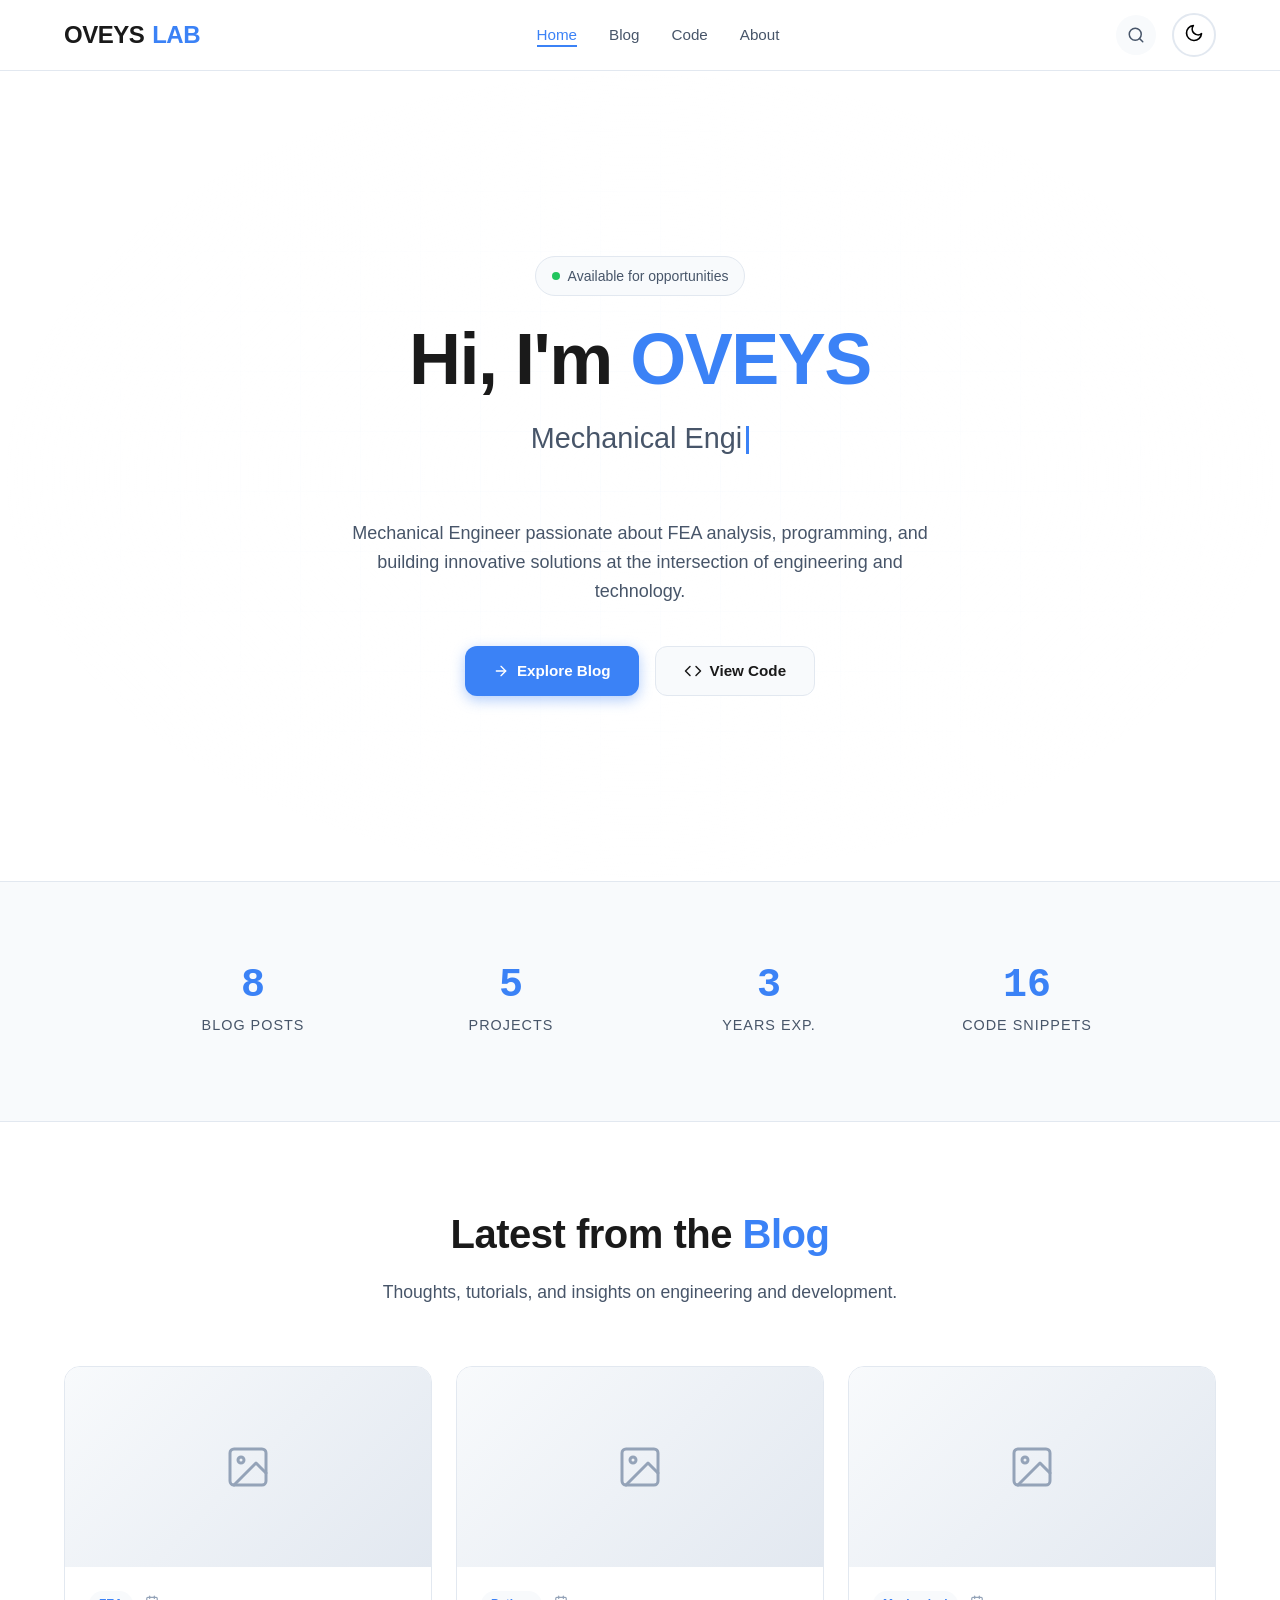
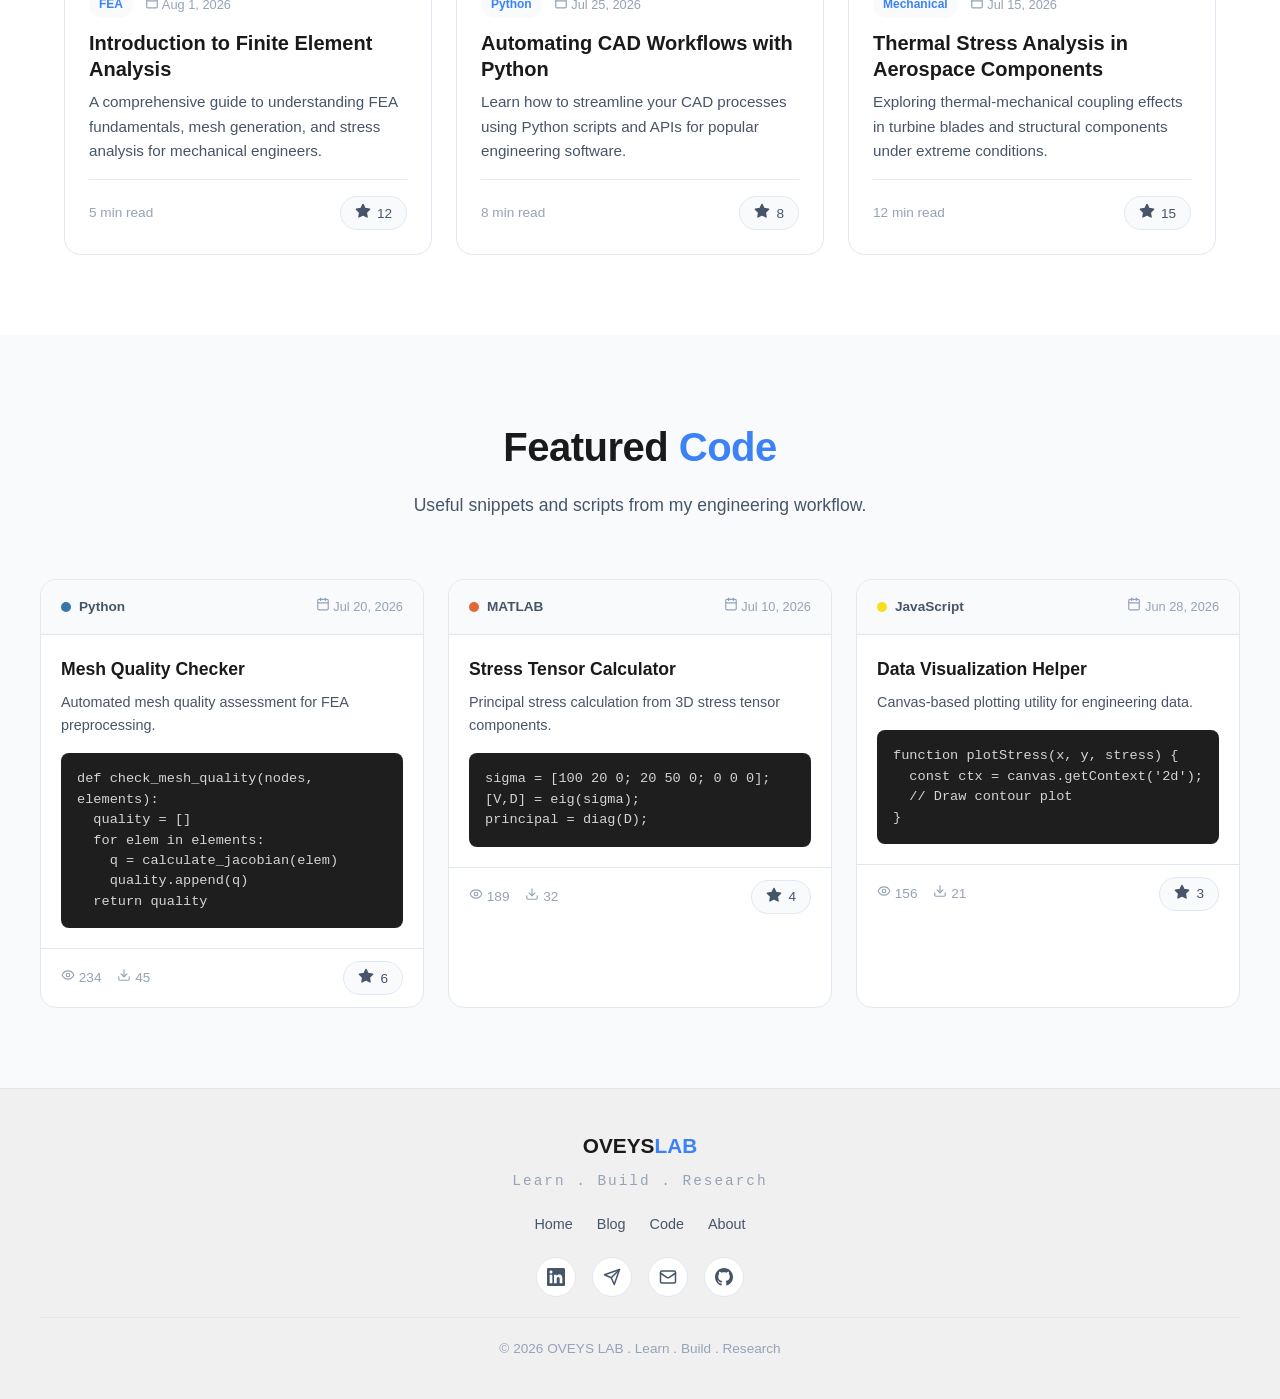
==== index.html @ b472d4ff "initial commit - OVEYS LAB website" ====
<!DOCTYPE html>
<html lang="en" data-theme="light">
<head>
  <meta charset="UTF-8">
  <meta name="viewport" content="width=device-width, initial-scale=1.0">
  <title>OVEYS LAB — Learn . Build . Research</title>
  <meta name="description" content="OVEYS LAB — Personal website of a Mechanical Engineer, FEA Analyst, Developer & Problem Solver.">
  <link rel="stylesheet" href="css/style.css">
  <link rel="icon" href="data:image/svg+xml,<svg xmlns='http://www.w3.org/2000/svg' viewBox='0 0 100 100'><text y='.9em' font-size='90'>⚙️</text></svg>">
</head>
<body>
  <!-- Theme Reveal Overlay -->
  <div class="theme-reveal"></div>

  <!-- Search Overlay -->
  <div class="search-overlay">
    <button class="search-close" aria-label="Close search"><svg xmlns="http://www.w3.org/2000/svg" width="20" height="20" viewBox="0 0 24 24" fill="none" stroke="currentColor" stroke-width="2" stroke-linecap="round" stroke-linejoin="round"><path d="M18 6 6 18M6 6l12 12"/></svg></button>
    <div class="search-box">
      <div class="search-input-wrapper">
        <svg xmlns="http://www.w3.org/2000/svg" width="18" height="18" viewBox="0 0 24 24" fill="none" stroke="currentColor" stroke-width="2" stroke-linecap="round" stroke-linejoin="round"><circle cx="11" cy="11" r="8"/><path d="m21 21-4.35-4.35"/></svg>
        <input type="text" class="search-input" placeholder="Search posts, projects, code..." autocomplete="off">
      </div>
    </div>
  </div>

  <!-- Mobile Menu -->
  <div class="mobile-menu-overlay"></div>
  <div class="mobile-menu">
    <button class="search-close mobile-menu-close" style="position:absolute;top:16px;left:16px;" aria-label="Close menu"><svg xmlns="http://www.w3.org/2000/svg" width="20" height="20" viewBox="0 0 24 24" fill="none" stroke="currentColor" stroke-width="2" stroke-linecap="round" stroke-linejoin="round"><path d="M18 6 6 18M6 6l12 12"/></svg></button>
    <ul class="mobile-menu-links">
      <li><a href="index.html" class="active">Home</a></li>
      <li><a href="blog.html">Blog</a></li>
      <li><a href="code.html">Code</a></li>
      <li><a href="about.html">About</a></li>
    </ul>
  </div>

  <!-- Navbar -->
  <nav class="navbar">
    <div class="nav-container">
      <a href="index.html" class="nav-logo">OVEYS<span>LAB</span></a>
      <ul class="nav-links">
        <li><a href="index.html" class="active">Home</a></li>
        <li><a href="blog.html">Blog</a></li>
        <li><a href="code.html">Code</a></li>
        <li><a href="about.html">About</a></li>
      </ul>
      <div class="nav-actions">
        <button class="search-btn" aria-label="Search"><svg xmlns="http://www.w3.org/2000/svg" width="18" height="18" viewBox="0 0 24 24" fill="none" stroke="currentColor" stroke-width="2" stroke-linecap="round" stroke-linejoin="round"><circle cx="11" cy="11" r="8"/><path d="m21 21-4.35-4.35"/></svg></button>
        <button class="theme-toggle" aria-label="Toggle theme">
          <span class="theme-icon sun"><svg xmlns="http://www.w3.org/2000/svg" width="20" height="20" viewBox="0 0 24 24" fill="none" stroke="currentColor" stroke-width="2" stroke-linecap="round" stroke-linejoin="round"><circle cx="12" cy="12" r="5"/><path d="M12 1v2M12 21v2M4.22 4.22l1.42 1.42M18.36 18.36l1.42 1.42M1 12h2M21 12h2M4.22 19.78l1.42-1.42M18.36 5.64l1.42-1.42"/></svg></span>
          <span class="theme-icon moon"><svg xmlns="http://www.w3.org/2000/svg" width="20" height="20" viewBox="0 0 24 24" fill="none" stroke="currentColor" stroke-width="2" stroke-linecap="round" stroke-linejoin="round"><path d="M21 12.79A9 9 0 1 1 11.21 3 7 7 0 0 0 21 12.79z"/></svg></span>
        </button>
        <button class="mobile-menu-btn" aria-label="Menu">
          <span></span><span></span><span></span>
        </button>
      </div>
    </div>
  </nav>

  <!-- Main Content -->
  <main class="page-wrapper">
    <!-- Hero Section -->
    <section class="hero">
      <div class="cad-grid"></div>
      <div class="hero-content">
        <div class="hero-badge">
          <span class="dot"></span>
          Available for opportunities
        </div>
        <h1 class="hero-title">
          Hi, I'm <span class="highlight">OVEYS</span>
        </h1>
        <div class="hero-typing">
          <span class="typing-text"></span><span class="typing-cursor"></span>
        </div>
        <p class="hero-desc">
          Mechanical Engineer passionate about FEA analysis, programming, and building 
          innovative solutions at the intersection of engineering and technology.
        </p>
        <div class="hero-buttons">
          <a href="blog.html" class="btn btn-primary">
            <svg xmlns="http://www.w3.org/2000/svg" width="16" height="16" viewBox="0 0 24 24" fill="none" stroke="currentColor" stroke-width="2" stroke-linecap="round" stroke-linejoin="round"><path d="M5 12h14"/><path d="m12 5 7 7-7 7"/></svg>
            Explore Blog
          </a>
          <a href="code.html" class="btn btn-secondary">
            <svg xmlns="http://www.w3.org/2000/svg" width="18" height="18" viewBox="0 0 24 24" fill="none" stroke="currentColor" stroke-width="2" stroke-linecap="round" stroke-linejoin="round"><polyline points="16 18 22 12 16 6"/><polyline points="8 6 2 12 8 18"/></svg>
            View Code
          </a>
        </div>
      </div>
    </section>

    <!-- Stats Section -->
    <section class="stats-section">
      <div class="stats-container">
        <div class="stat-item fade-in">
          <div class="stat-number counter" data-target="12">0</div>
          <div class="stat-label">Blog Posts</div>
        </div>
        <div class="stat-item fade-in">
          <div class="stat-number counter" data-target="8">0</div>
          <div class="stat-label">Projects</div>
        </div>
        <div class="stat-item fade-in">
          <div class="stat-number counter" data-target="5">0</div>
          <div class="stat-label">Years Exp.</div>
        </div>
        <div class="stat-item fade-in">
          <div class="stat-number counter" data-target="24">0</div>
          <div class="stat-label">Code Snippets</div>
        </div>
      </div>
    </section>

    <!-- Featured Posts -->
    <section class="section">
      <div class="section-header fade-in">
        <h2 class="section-title">Latest from the <span style="color:var(--accent)">Blog</span></h2>
        <p class="section-subtitle">Thoughts, tutorials, and insights on engineering and development.</p>
      </div>
      <div class="cards-grid stagger-children">
        <!-- Post 1 -->
        <article class="card fade-in">
          <div class="card-image-placeholder">
            <svg xmlns="http://www.w3.org/2000/svg" width="48" height="48" viewBox="0 0 24 24" fill="none" stroke="currentColor" stroke-width="1.5" stroke-linecap="round" stroke-linejoin="round"><rect x="3" y="3" width="18" height="18" rx="2" ry="2"/><circle cx="8.5" cy="8.5" r="1.5"/><polyline points="21 15 16 10 5 21"/></svg>
          </div>
          <div class="card-body">
            <div class="card-meta">
              <span class="card-category">FEA</span>
              <span><svg xmlns="http://www.w3.org/2000/svg" width="14" height="14" viewBox="0 0 24 24" fill="none" stroke="currentColor" stroke-width="2" stroke-linecap="round" stroke-linejoin="round"><rect x="3" y="4" width="18" height="18" rx="2" ry="2"/><line x1="16" y1="2" x2="16" y2="6"/><line x1="8" y1="2" x2="8" y2="6"/><line x1="3" y1="10" x2="21" y2="10"/></svg> Aug 1, 2026</span>
            </div>
            <h3 class="card-title">Introduction to Finite Element Analysis</h3>
            <p class="card-excerpt">A comprehensive guide to understanding FEA fundamentals, mesh generation, and stress analysis for mechanical engineers.</p>
            <div class="card-footer">
              <span class="card-date">5 min read</span>
              <button class="like-btn" data-post-id="post-1" data-base-count="12">
                <span class="star"><svg xmlns="http://www.w3.org/2000/svg" width="16" height="16" viewBox="0 0 24 24" fill="currentColor" stroke="currentColor" stroke-width="2" stroke-linecap="round" stroke-linejoin="round"><polygon points="12 2 15.09 8.26 22 9.27 17 14.14 18.18 21.02 12 17.77 5.82 21.02 7 14.14 2 9.27 8.91 8.26 12 2"/></svg></span>
                <span class="like-count">12</span>
              </button>
            </div>
          </div>
        </article>

        <!-- Post 2 -->
        <article class="card fade-in">
          <div class="card-image-placeholder">
            <svg xmlns="http://www.w3.org/2000/svg" width="48" height="48" viewBox="0 0 24 24" fill="none" stroke="currentColor" stroke-width="1.5" stroke-linecap="round" stroke-linejoin="round"><rect x="3" y="3" width="18" height="18" rx="2" ry="2"/><circle cx="8.5" cy="8.5" r="1.5"/><polyline points="21 15 16 10 5 21"/></svg>
          </div>
          <div class="card-body">
            <div class="card-meta">
              <span class="card-category">Python</span>
              <span><svg xmlns="http://www.w3.org/2000/svg" width="14" height="14" viewBox="0 0 24 24" fill="none" stroke="currentColor" stroke-width="2" stroke-linecap="round" stroke-linejoin="round"><rect x="3" y="4" width="18" height="18" rx="2" ry="2"/><line x1="16" y1="2" x2="16" y2="6"/><line x1="8" y1="2" x2="8" y2="6"/><line x1="3" y1="10" x2="21" y2="10"/></svg> Jul 25, 2026</span>
            </div>
            <h3 class="card-title">Automating CAD Workflows with Python</h3>
            <p class="card-excerpt">Learn how to streamline your CAD processes using Python scripts and APIs for popular engineering software.</p>
            <div class="card-footer">
              <span class="card-date">8 min read</span>
              <button class="like-btn" data-post-id="post-2" data-base-count="8">
                <span class="star"><svg xmlns="http://www.w3.org/2000/svg" width="16" height="16" viewBox="0 0 24 24" fill="currentColor" stroke="currentColor" stroke-width="2" stroke-linecap="round" stroke-linejoin="round"><polygon points="12 2 15.09 8.26 22 9.27 17 14.14 18.18 21.02 12 17.77 5.82 21.02 7 14.14 2 9.27 8.91 8.26 12 2"/></svg></span>
                <span class="like-count">8</span>
              </button>
            </div>
          </div>
        </article>

        <!-- Post 3 -->
        <article class="card fade-in">
          <div class="card-image-placeholder">
            <svg xmlns="http://www.w3.org/2000/svg" width="48" height="48" viewBox="0 0 24 24" fill="none" stroke="currentColor" stroke-width="1.5" stroke-linecap="round" stroke-linejoin="round"><rect x="3" y="3" width="18" height="18" rx="2" ry="2"/><circle cx="8.5" cy="8.5" r="1.5"/><polyline points="21 15 16 10 5 21"/></svg>
          </div>
          <div class="card-body">
            <div class="card-meta">
              <span class="card-category">Mechanical</span>
              <span><svg xmlns="http://www.w3.org/2000/svg" width="14" height="14" viewBox="0 0 24 24" fill="none" stroke="currentColor" stroke-width="2" stroke-linecap="round" stroke-linejoin="round"><rect x="3" y="4" width="18" height="18" rx="2" ry="2"/><line x1="16" y1="2" x2="16" y2="6"/><line x1="8" y1="2" x2="8" y2="6"/><line x1="3" y1="10" x2="21" y2="10"/></svg> Jul 15, 2026</span>
            </div>
            <h3 class="card-title">Thermal Stress Analysis in Aerospace Components</h3>
            <p class="card-excerpt">Exploring thermal-mechanical coupling effects in turbine blades and structural components under extreme conditions.</p>
            <div class="card-footer">
              <span class="card-date">12 min read</span>
              <button class="like-btn" data-post-id="post-3" data-base-count="15">
                <span class="star"><svg xmlns="http://www.w3.org/2000/svg" width="16" height="16" viewBox="0 0 24 24" fill="currentColor" stroke="currentColor" stroke-width="2" stroke-linecap="round" stroke-linejoin="round"><polygon points="12 2 15.09 8.26 22 9.27 17 14.14 18.18 21.02 12 17.77 5.82 21.02 7 14.14 2 9.27 8.91 8.26 12 2"/></svg></span>
                <span class="like-count">15</span>
              </button>
            </div>
          </div>
        </article>
      </div>
    </section>

    <!-- Featured Code -->
    <section class="section" style="background:var(--bg-secondary); margin:0; max-width:none; padding:80px 24px;">
      <div style="max-width:1200px; margin:0 auto;">
        <div class="section-header fade-in">
          <h2 class="section-title">Featured <span style="color:var(--accent)">Code</span></h2>
          <p class="section-subtitle">Useful snippets and scripts from my engineering workflow.</p>
        </div>
        <div class="cards-grid stagger-children">
          <!-- Code 1 -->
          <div class="code-card fade-in">
            <div class="code-header">
              <div class="code-lang">
                <span class="lang-dot py"></span>
                Python
              </div>
              <span style="color:var(--text-muted); font-size:0.8rem;"><svg xmlns="http://www.w3.org/2000/svg" width="14" height="14" viewBox="0 0 24 24" fill="none" stroke="currentColor" stroke-width="2" stroke-linecap="round" stroke-linejoin="round"><rect x="3" y="4" width="18" height="18" rx="2" ry="2"/><line x1="16" y1="2" x2="16" y2="6"/><line x1="8" y1="2" x2="8" y2="6"/><line x1="3" y1="10" x2="21" y2="10"/></svg> Jul 20, 2026</span>
            </div>
            <div class="code-body">
              <h3 class="code-title">Mesh Quality Checker</h3>
              <p class="code-desc">Automated mesh quality assessment for FEA preprocessing.</p>
              <div class="code-snippet">def check_mesh_quality(nodes, elements):<br>&nbsp;&nbsp;quality = []<br>&nbsp;&nbsp;for elem in elements:<br>&nbsp;&nbsp;&nbsp;&nbsp;q = calculate_jacobian(elem)<br>&nbsp;&nbsp;&nbsp;&nbsp;quality.append(q)<br>&nbsp;&nbsp;return quality</div>
            </div>
            <div class="code-footer">
              <div class="code-stats">
                <span><svg xmlns="http://www.w3.org/2000/svg" width="14" height="14" viewBox="0 0 24 24" fill="none" stroke="currentColor" stroke-width="2" stroke-linecap="round" stroke-linejoin="round"><path d="M2 12s3-7 10-7 10 7 10 7-3 7-10 7-10-7-10-7Z"/><circle cx="12" cy="12" r="3"/></svg> 234</span>
                <span><svg xmlns="http://www.w3.org/2000/svg" width="14" height="14" viewBox="0 0 24 24" fill="none" stroke="currentColor" stroke-width="2" stroke-linecap="round" stroke-linejoin="round"><path d="M21 15v4a2 2 0 0 1-2 2H5a2 2 0 0 1-2-2v-4"/><polyline points="7 10 12 15 17 10"/><line x1="12" y1="15" x2="12" y2="3"/></svg> 45</span>
              </div>
              <button class="like-btn" data-post-id="code-1" data-base-count="6">
                <span class="star"><svg xmlns="http://www.w3.org/2000/svg" width="16" height="16" viewBox="0 0 24 24" fill="currentColor" stroke="currentColor" stroke-width="2" stroke-linecap="round" stroke-linejoin="round"><polygon points="12 2 15.09 8.26 22 9.27 17 14.14 18.18 21.02 12 17.77 5.82 21.02 7 14.14 2 9.27 8.91 8.26 12 2"/></svg></span>
                <span class="like-count">6</span>
              </button>
            </div>
          </div>

          <!-- Code 2 -->
          <div class="code-card fade-in">
            <div class="code-header">
              <div class="code-lang">
                <span class="lang-dot matlab"></span>
                MATLAB
              </div>
              <span style="color:var(--text-muted); font-size:0.8rem;"><svg xmlns="http://www.w3.org/2000/svg" width="14" height="14" viewBox="0 0 24 24" fill="none" stroke="currentColor" stroke-width="2" stroke-linecap="round" stroke-linejoin="round"><rect x="3" y="4" width="18" height="18" rx="2" ry="2"/><line x1="16" y1="2" x2="16" y2="6"/><line x1="8" y1="2" x2="8" y2="6"/><line x1="3" y1="10" x2="21" y2="10"/></svg> Jul 10, 2026</span>
            </div>
            <div class="code-body">
              <h3 class="code-title">Stress Tensor Calculator</h3>
              <p class="code-desc">Principal stress calculation from 3D stress tensor components.</p>
              <div class="code-snippet">sigma = [100 20 0; 20 50 0; 0 0 0];<br>[V,D] = eig(sigma);<br>principal = diag(D);</div>
            </div>
            <div class="code-footer">
              <div class="code-stats">
                <span><svg xmlns="http://www.w3.org/2000/svg" width="14" height="14" viewBox="0 0 24 24" fill="none" stroke="currentColor" stroke-width="2" stroke-linecap="round" stroke-linejoin="round"><path d="M2 12s3-7 10-7 10 7 10 7-3 7-10 7-10-7-10-7Z"/><circle cx="12" cy="12" r="3"/></svg> 189</span>
                <span><svg xmlns="http://www.w3.org/2000/svg" width="14" height="14" viewBox="0 0 24 24" fill="none" stroke="currentColor" stroke-width="2" stroke-linecap="round" stroke-linejoin="round"><path d="M21 15v4a2 2 0 0 1-2 2H5a2 2 0 0 1-2-2v-4"/><polyline points="7 10 12 15 17 10"/><line x1="12" y1="15" x2="12" y2="3"/></svg> 32</span>
              </div>
              <button class="like-btn" data-post-id="code-2" data-base-count="4">
                <span class="star"><svg xmlns="http://www.w3.org/2000/svg" width="16" height="16" viewBox="0 0 24 24" fill="currentColor" stroke="currentColor" stroke-width="2" stroke-linecap="round" stroke-linejoin="round"><polygon points="12 2 15.09 8.26 22 9.27 17 14.14 18.18 21.02 12 17.77 5.82 21.02 7 14.14 2 9.27 8.91 8.26 12 2"/></svg></span>
                <span class="like-count">4</span>
              </button>
            </div>
          </div>

          <!-- Code 3 -->
          <div class="code-card fade-in">
            <div class="code-header">
              <div class="code-lang">
                <span class="lang-dot js"></span>
                JavaScript
              </div>
              <span style="color:var(--text-muted); font-size:0.8rem;"><svg xmlns="http://www.w3.org/2000/svg" width="14" height="14" viewBox="0 0 24 24" fill="none" stroke="currentColor" stroke-width="2" stroke-linecap="round" stroke-linejoin="round"><rect x="3" y="4" width="18" height="18" rx="2" ry="2"/><line x1="16" y1="2" x2="16" y2="6"/><line x1="8" y1="2" x2="8" y2="6"/><line x1="3" y1="10" x2="21" y2="10"/></svg> Jun 28, 2026</span>
            </div>
            <div class="code-body">
              <h3 class="code-title">Data Visualization Helper</h3>
              <p class="code-desc">Canvas-based plotting utility for engineering data.</p>
              <div class="code-snippet">function plotStress(x, y, stress) {<br>&nbsp;&nbsp;const ctx = canvas.getContext('2d');<br>&nbsp;&nbsp;// Draw contour plot<br>}</div>
            </div>
            <div class="code-footer">
              <div class="code-stats">
                <span><svg xmlns="http://www.w3.org/2000/svg" width="14" height="14" viewBox="0 0 24 24" fill="none" stroke="currentColor" stroke-width="2" stroke-linecap="round" stroke-linejoin="round"><path d="M2 12s3-7 10-7 10 7 10 7-3 7-10 7-10-7-10-7Z"/><circle cx="12" cy="12" r="3"/></svg> 156</span>
                <span><svg xmlns="http://www.w3.org/2000/svg" width="14" height="14" viewBox="0 0 24 24" fill="none" stroke="currentColor" stroke-width="2" stroke-linecap="round" stroke-linejoin="round"><path d="M21 15v4a2 2 0 0 1-2 2H5a2 2 0 0 1-2-2v-4"/><polyline points="7 10 12 15 17 10"/><line x1="12" y1="15" x2="12" y2="3"/></svg> 21</span>
              </div>
              <button class="like-btn" data-post-id="code-3" data-base-count="3">
                <span class="star"><svg xmlns="http://www.w3.org/2000/svg" width="16" height="16" viewBox="0 0 24 24" fill="currentColor" stroke="currentColor" stroke-width="2" stroke-linecap="round" stroke-linejoin="round"><polygon points="12 2 15.09 8.26 22 9.27 17 14.14 18.18 21.02 12 17.77 5.82 21.02 7 14.14 2 9.27 8.91 8.26 12 2"/></svg></span>
                <span class="like-count">3</span>
              </button>
            </div>
          </div>
        </div>
      </div>
    </section>
  </main>

  <!-- Footer -->
  <footer class="footer">
    <div class="footer-content">
      <div class="footer-brand">OVEYS<span>LAB</span></div>
      <div class="footer-tagline">Learn . Build . Research</div>
      <div class="footer-links">
        <a href="index.html">Home</a>
        <a href="blog.html">Blog</a>
        <a href="code.html">Code</a>
        <a href="about.html">About</a>
      </div>
      <div class="footer-social">
        <a href="https://www.linkedin.com/in/oveys-dadash-tabar-5076a5373?utm_source=share_via&utm_content=profile&utm_medium=member_android" aria-label="LinkedIn"><svg xmlns="http://www.w3.org/2000/svg" width="18" height="18" viewBox="0 0 24 24" fill="currentColor"><path d="M20.447 20.452h-3.554v-5.569c0-1.328-.027-3.037-1.852-3.037-1.853 0-2.136 1.445-2.136 2.939v5.667H9.351V9h3.414v1.561h.046c.477-.9 1.637-1.85 3.37-1.85 3.601 0 4.267 2.37 4.267 5.455v6.286zM5.337 7.433c-1.144 0-2.063-.926-2.063-2.065 0-1.138.92-2.063 2.063-2.063 1.14 0 2.064.925 2.064 2.063 0 1.139-.925 2.065-2.064 2.065zm1.782 13.019H3.555V9h3.564v11.452zM22.225 0H1.771C.792 0 0 .774 0 1.729v20.542C0 23.227.792 24 1.771 24h20.451C23.2 24 24 23.227 24 22.271V1.729C24 .774 23.2 0 22.222 0h.003z"/></svg></a>
        <a href="https://t.me/Oveys_Dt_6174" aria-label="Telegram"><svg xmlns="http://www.w3.org/2000/svg" width="18" height="18" viewBox="0 0 24 24" fill="none" stroke="currentColor" stroke-width="2" stroke-linecap="round" stroke-linejoin="round"><line x1="22" y1="2" x2="11" y2="13"/><polygon points="22 2 15 22 11 13 2 9 22 2"/></svg></a>
        <a href="mailto:oveysdt85@gmail.com" aria-label="Email"><svg xmlns="http://www.w3.org/2000/svg" width="18" height="18" viewBox="0 0 24 24" fill="none" stroke="currentColor" stroke-width="2" stroke-linecap="round" stroke-linejoin="round"><rect x="2" y="4" width="20" height="16" rx="2"/><path d="m22 7-8.97 5.7a1.94 1.94 0 0 1-2.06 0L2 7"/></svg></a>
        <a href="https://github.com/oveysdd" aria-label="GitHub"><svg xmlns="http://www.w3.org/2000/svg" width="18" height="18" viewBox="0 0 24 24" fill="currentColor"><path d="M12 0c-6.626 0-12 5.373-12 12 0 5.302 3.438 9.8 8.207 11.387.599.111.793-.261.793-.577v-2.234c-3.338.726-4.033-1.416-4.033-1.416-.546-1.387-1.333-1.756-1.333-1.756-1.089-.745.083-.729.083-.729 1.205.084 1.839 1.237 1.839 1.237 1.07 1.834 2.807 1.304 3.492.997.107-.775.418-1.305.762-1.604-2.665-.305-5.467-1.334-5.467-5.931 0-1.311.469-2.381 1.236-3.221-.124-.303-.535-1.524.117-3.176 0 0 1.008-.322 3.301 1.23.957-.266 1.983-.399 3.003-.404 1.02.005 2.047.138 3.006.404 2.291-1.552 3.297-1.23 3.297-1.23.653 1.653.242 2.874.118 3.176.77.84 1.235 1.911 1.235 3.221 0 4.609-2.807 5.624-5.479 5.921.43.372.823 1.102.823 2.222v3.293c0 .319.192.694.801.576 4.765-1.589 8.199-6.086 8.199-11.386 0-6.627-5.373-12-12-12z"/></svg></a>
      </div>
      <div class="footer-bottom">
        © 2026 OVEYS LAB . Learn . Build . Research
      </div>
    </div>
  </footer>

  <!-- Scroll to Top -->
  <button class="scroll-top" aria-label="Scroll to top"><svg xmlns="http://www.w3.org/2000/svg" width="20" height="20" viewBox="0 0 24 24" fill="none" stroke="currentColor" stroke-width="2" stroke-linecap="round" stroke-linejoin="round"><path d="m18 15-6-6-6 6"/></svg></button>

  <script src="js/main.js"></script>
</body>
</html>
---- css/style.css ----
/* ============================================
   OVEYS LAB - Global Styles
   ============================================ */

/* CSS Variables */
:root {
  --accent: #3b82f6;
  --accent-hover: #2563eb;
  --accent-light: #60a5fa;

  --bg-primary: #ffffff;
  --bg-secondary: #f8fafc;
  --bg-card: #ffffff;
  --bg-footer: #f0f0f0;
  --bg-cad: rgba(59, 130, 246, 0.03);

  --text-primary: #1a1a1a;
  --text-secondary: #475569;
  --text-muted: #94a3b8;
  --text-footer: #1a1a1a;

  --border-color: #e2e8f0;
  --shadow-sm: 0 1px 2px 0 rgba(0, 0, 0, 0.05);
  --shadow-md: 0 4px 6px -1px rgba(0, 0, 0, 0.1), 0 2px 4px -2px rgba(0, 0, 0, 0.1);
  --shadow-lg: 0 10px 15px -3px rgba(0, 0, 0, 0.1), 0 4px 6px -4px rgba(0, 0, 0, 0.1);
  --shadow-hover: 0 20px 25px -5px rgba(0, 0, 0, 0.1), 0 8px 10px -6px rgba(0, 0, 0, 0.1);

  --radius-sm: 8px;
  --radius-md: 12px;
  --radius-lg: 16px;
  --radius-xl: 24px;

  --transition-fast: 0.2s ease;
  --transition-normal: 0.3s ease;
  --transition-slow: 0.5s ease;

  --font-mono: 'SF Mono', 'Fira Code', 'Consolas', monospace;
  --font-sans: -apple-system, BlinkMacSystemFont, 'Segoe UI', Roboto, 'Helvetica Neue', Arial, sans-serif;
}

[data-theme="dark"] {
  --bg-primary: #0a0a0a;
  --bg-secondary: #111111;
  --bg-card: #161616;
  --bg-footer: #1a1a1a;
  --bg-cad: rgba(59, 130, 246, 0.05);

  --text-primary: #f0f0f0;
  --text-secondary: #a1a1aa;
  --text-muted: #71717a;
  --text-footer: #f0f0f0;

  --border-color: #27272a;
  --shadow-sm: 0 1px 2px 0 rgba(0, 0, 0, 0.3);
  --shadow-md: 0 4px 6px -1px rgba(0, 0, 0, 0.4), 0 2px 4px -2px rgba(0, 0, 0, 0.3);
  --shadow-lg: 0 10px 15px -3px rgba(0, 0, 0, 0.5), 0 4px 6px -4px rgba(0, 0, 0, 0.4);
  --shadow-hover: 0 20px 25px -5px rgba(0, 0, 0, 0.6), 0 8px 10px -6px rgba(0, 0, 0, 0.5);
}

/* Reset & Base */
*, *::before, *::after {
  margin: 0;
  padding: 0;
  box-sizing: border-box;
}

html {
  scroll-behavior: smooth;
  font-size: 16px;
}

body {
  font-family: var(--font-sans);
  background-color: var(--bg-primary);
  color: var(--text-primary);
  line-height: 1.6;
  transition: background-color var(--transition-normal), color var(--transition-normal);
  overflow-x: hidden;
  min-height: 100vh;
  display: flex;
  flex-direction: column;
}

a {
  color: var(--accent);
  text-decoration: none;
  transition: color var(--transition-fast);
}

a:hover {
  color: var(--accent-hover);
}

img {
  max-width: 100%;
  height: auto;
  display: block;
}

/* ============================================
   Custom Scrollbar
   ============================================ */
::-webkit-scrollbar {
  width: 10px;
}

::-webkit-scrollbar-track {
  background: var(--bg-secondary);
}

::-webkit-scrollbar-thumb {
  background: var(--accent);
  border-radius: 5px;
  border: 2px solid var(--bg-secondary);
}

::-webkit-scrollbar-thumb:hover {
  background: var(--accent-hover);
}

/* Firefox */
* {
  scrollbar-width: thin;
  scrollbar-color: var(--accent) var(--bg-secondary);
}

/* ============================================
   Theme Toggle - Circular Reveal Effect
   ============================================ */
.theme-toggle {
  position: relative;
  width: 44px;
  height: 44px;
  border-radius: 50%;
  border: 2px solid var(--border-color);
  background: var(--bg-card);
  cursor: pointer;
  display: flex;
  align-items: center;
  justify-content: center;
  transition: transform var(--transition-fast), border-color var(--transition-fast);
  overflow: hidden;
  z-index: 100;
}

.theme-toggle:hover {
  transform: scale(1.1);
  border-color: var(--accent);
}

.theme-toggle:active {
  transform: scale(0.95);
}

.theme-icon {
  position: absolute;
  font-size: 20px;
  transition: all 0.4s cubic-bezier(0.68, -0.55, 0.265, 1.55);
}

.theme-icon.sun {
  opacity: 0;
  transform: rotate(-90deg) scale(0);
}

.theme-icon.moon {
  opacity: 1;
  transform: rotate(0) scale(1);
}

[data-theme="dark"] .theme-icon.sun {
  opacity: 1;
  transform: rotate(0) scale(1);
}

[data-theme="dark"] .theme-icon.moon {
  opacity: 0;
  transform: rotate(90deg) scale(0);
}

/* Circular Reveal Overlay */
.theme-reveal {
  position: fixed;
  top: 0;
  left: 0;
  width: 100vw;
  height: 100vh;
  pointer-events: none;
  z-index: 9999;
  clip-path: circle(0% at var(--x, 50%) var(--y, 50%));
  transition: clip-path 0.8s cubic-bezier(0.4, 0, 0.2, 1);
}

.theme-reveal.active {
  clip-path: circle(150% at var(--x, 50%) var(--y, 50%));
}

.theme-reveal.light {
  background: #ffffff;
}

.theme-reveal.dark {
  background: #0a0a0a;
}

/* ============================================
   Navigation
   ============================================ */
.navbar {
  position: sticky;
  top: 0;
  z-index: 1000;
  background: rgba(var(--bg-primary-rgb, 255, 255, 255), 0.8);
  backdrop-filter: blur(20px);
  -webkit-backdrop-filter: blur(20px);
  border-bottom: 1px solid var(--border-color);
  transition: background var(--transition-normal), border-color var(--transition-normal);
}

[data-theme="dark"] .navbar {
  background: rgba(10, 10, 10, 0.8);
}

.nav-container {
  max-width: 1200px;
  margin: 0 auto;
  padding: 0 24px;
  height: 70px;
  display: flex;
  align-items: center;
  justify-content: space-between;
}

.nav-logo {
  font-size: 1.5rem;
  font-weight: 800;
  color: var(--text-primary);
  letter-spacing: -0.5px;
  display: flex;
  align-items: center;
  gap: 8px;
}

.nav-logo span {
  color: var(--accent);
}

.nav-links {
  display: flex;
  align-items: center;
  gap: 32px;
  list-style: none;
}

.nav-links a {
  color: var(--text-secondary);
  font-weight: 500;
  font-size: 0.95rem;
  position: relative;
  padding: 4px 0;
}

.nav-links a::after {
  content: '';
  position: absolute;
  bottom: 0;
  left: 0;
  width: 0;
  height: 2px;
  background: var(--accent);
  transition: width var(--transition-fast);
}

.nav-links a:hover,
.nav-links a.active {
  color: var(--accent);
}

.nav-links a:hover::after,
.nav-links a.active::after {
  width: 100%;
}

.nav-actions {
  display: flex;
  align-items: center;
  gap: 16px;
}

.search-btn {
  width: 40px;
  height: 40px;
  border-radius: 50%;
  border: none;
  background: var(--bg-secondary);
  color: var(--text-secondary);
  cursor: pointer;
  display: flex;
  align-items: center;
  justify-content: center;
  transition: all var(--transition-fast);
}

.search-btn:hover {
  background: var(--accent);
  color: white;
  transform: scale(1.1);
}

/* Mobile Menu */
.mobile-menu-btn {
  display: none;
  flex-direction: column;
  gap: 5px;
  background: none;
  border: none;
  cursor: pointer;
  padding: 5px;
}

.mobile-menu-btn span {
  display: block;
  width: 24px;
  height: 2px;
  background: var(--text-primary);
  transition: all var(--transition-fast);
}

/* ============================================
   Search Overlay
   ============================================ */
.search-overlay {
  position: fixed;
  top: 0;
  left: 0;
  width: 100%;
  height: 100%;
  background: rgba(0, 0, 0, 0.5);
  backdrop-filter: blur(10px);
  z-index: 2000;
  display: flex;
  align-items: flex-start;
  justify-content: center;
  padding-top: 120px;
  opacity: 0;
  visibility: hidden;
  transition: all var(--transition-normal);
}

.search-overlay.active {
  opacity: 1;
  visibility: visible;
}

.search-box {
  width: 90%;
  max-width: 600px;
  background: var(--bg-card);
  border-radius: var(--radius-lg);
  padding: 24px;
  box-shadow: var(--shadow-lg);
  transform: translateY(-20px);
  transition: transform var(--transition-normal);
}

.search-overlay.active .search-box {
  transform: translateY(0);
}

.search-input-wrapper {
  display: flex;
  align-items: center;
  gap: 12px;
  padding: 12px 16px;
  background: var(--bg-secondary);
  border-radius: var(--radius-md);
  border: 2px solid transparent;
  transition: border-color var(--transition-fast);
}

.search-input-wrapper:focus-within {
  border-color: var(--accent);
}

.search-input {
  flex: 1;
  border: none;
  background: none;
  outline: none;
  font-size: 1.1rem;
  color: var(--text-primary);
  font-family: var(--font-sans);
}

.search-input::placeholder {
  color: var(--text-muted);
}

.search-close {
  position: absolute;
  top: 24px;
  right: 24px;
  width: 40px;
  height: 40px;
  border-radius: 50%;
  border: none;
  background: var(--bg-card);
  color: var(--text-primary);
  cursor: pointer;
  display: flex;
  align-items: center;
  justify-content: center;
  font-size: 1.5rem;
  transition: all var(--transition-fast);
}

.search-close:hover {
  background: var(--accent);
  color: white;
  transform: rotate(90deg);
}

/* ============================================
   Hero Section
   ============================================ */
.hero {
  position: relative;
  min-height: 90vh;
  display: flex;
  align-items: center;
  justify-content: center;
  overflow: hidden;
  padding: 80px 24px;
}

/* CAD Grid Background */
.cad-grid {
  position: absolute;
  top: 0;
  left: 0;
  width: 100%;
  height: 100%;
  background-image:
    linear-gradient(var(--bg-cad) 1px, transparent 1px),
    linear-gradient(90deg, var(--bg-cad) 1px, transparent 1px);
  background-size: 60px 60px;
  opacity: 0.6;
  pointer-events: none;
}

.cad-grid::before {
  content: '';
  position: absolute;
  top: 0;
  left: 0;
  right: 0;
  bottom: 0;
  background: radial-gradient(ellipse at center, transparent 0%, var(--bg-primary) 70%);
}

.hero-content {
  position: relative;
  z-index: 1;
  text-align: center;
  max-width: 800px;
}

.hero-badge {
  display: inline-flex;
  align-items: center;
  gap: 8px;
  padding: 8px 16px;
  background: var(--bg-secondary);
  border: 1px solid var(--border-color);
  border-radius: 100px;
  font-size: 0.875rem;
  color: var(--text-secondary);
  margin-bottom: 24px;
  animation: fadeInDown 0.8s ease;
}

.hero-badge .dot {
  width: 8px;
  height: 8px;
  background: #22c55e;
  border-radius: 50%;
  animation: pulse 2s infinite;
}

.hero-title {
  font-size: clamp(2.5rem, 6vw, 4.5rem);
  font-weight: 800;
  line-height: 1.1;
  margin-bottom: 16px;
  letter-spacing: -1.5px;
  animation: fadeInUp 0.8s ease 0.2s both;
}

.hero-title .highlight {
  color: var(--accent);
  position: relative;
}

.hero-typing {
  font-size: clamp(1.2rem, 3vw, 1.8rem);
  color: var(--text-secondary);
  font-weight: 500;
  margin-bottom: 32px;
  min-height: 2.5em;
  animation: fadeInUp 0.8s ease 0.4s both;
}

.typing-cursor {
  display: inline-block;
  width: 3px;
  height: 1em;
  background: var(--accent);
  margin-left: 4px;
  animation: blink 1s infinite;
  vertical-align: text-bottom;
}

.hero-desc {
  font-size: 1.125rem;
  color: var(--text-secondary);
  max-width: 600px;
  margin: 0 auto 40px;
  animation: fadeInUp 0.8s ease 0.6s both;
}

.hero-buttons {
  display: flex;
  gap: 16px;
  justify-content: center;
  flex-wrap: wrap;
  animation: fadeInUp 0.8s ease 0.8s both;
}

.btn {
  display: inline-flex;
  align-items: center;
  gap: 8px;
  padding: 12px 28px;
  border-radius: var(--radius-md);
  font-weight: 600;
  font-size: 0.95rem;
  transition: all var(--transition-fast);
  cursor: pointer;
  border: none;
  font-family: var(--font-sans);
}

.btn-primary {
  background: var(--accent);
  color: white;
  box-shadow: 0 4px 14px rgba(59, 130, 246, 0.4);
}

.btn-primary:hover {
  background: var(--accent-hover);
  transform: translateY(-2px);
  box-shadow: 0 6px 20px rgba(59, 130, 246, 0.5);
}

.btn-secondary {
  background: var(--bg-secondary);
  color: var(--text-primary);
  border: 1px solid var(--border-color);
}

.btn-secondary:hover {
  background: var(--bg-card);
  border-color: var(--accent);
  transform: translateY(-2px);
}

/* ============================================
   Stats Counter Section
   ============================================ */
.stats-section {
  padding: 60px 24px;
  background: var(--bg-secondary);
  border-top: 1px solid var(--border-color);
  border-bottom: 1px solid var(--border-color);
}

.stats-container {
  max-width: 1000px;
  margin: 0 auto;
  display: grid;
  grid-template-columns: repeat(auto-fit, minmax(200px, 1fr));
  gap: 32px;
  text-align: center;
}

.stat-item {
  padding: 24px;
}

.stat-number {
  font-size: 2.5rem;
  font-weight: 800;
  color: var(--accent);
  line-height: 1;
  margin-bottom: 8px;
  font-family: var(--font-mono);
}

.stat-label {
  color: var(--text-secondary);
  font-size: 0.9rem;
  text-transform: uppercase;
  letter-spacing: 1px;
}

/* ============================================
   Section Styles
   ============================================ */
.section {
  padding: 80px 24px;
  max-width: 1200px;
  margin: 0 auto;
  width: 100%;
}

.section-header {
  text-align: center;
  margin-bottom: 60px;
}

.section-title {
  font-size: clamp(1.8rem, 4vw, 2.5rem);
  font-weight: 800;
  margin-bottom: 12px;
  letter-spacing: -0.5px;
}

.section-subtitle {
  color: var(--text-secondary);
  font-size: 1.1rem;
  max-width: 600px;
  margin: 0 auto;
}

/* ============================================
   Cards - Hover Lift Effect
   ============================================ */
.cards-grid {
  display: grid;
  grid-template-columns: repeat(auto-fill, minmax(320px, 1fr));
  gap: 24px;
}

.card {
  background: var(--bg-card);
  border: 1px solid var(--border-color);
  border-radius: var(--radius-lg);
  overflow: hidden;
  transition: all var(--transition-normal);
  cursor: pointer;
}

.card:hover {
  transform: translateY(-8px);
  box-shadow: var(--shadow-hover);
  border-color: var(--accent);
}

.card-image {
  width: 100%;
  height: 200px;
  object-fit: cover;
  background: var(--bg-secondary);
}

.card-image-placeholder {
  width: 100%;
  height: 200px;
  background: linear-gradient(135deg, var(--bg-secondary) 0%, var(--border-color) 100%);
  display: flex;
  align-items: center;
  justify-content: center;
  color: var(--text-muted);
  font-size: 3rem;
}

.card-body {
  padding: 24px;
}

.card-meta {
  display: flex;
  align-items: center;
  gap: 12px;
  margin-bottom: 12px;
  font-size: 0.8rem;
  color: var(--text-muted);
}

.card-category {
  padding: 4px 10px;
  background: var(--bg-secondary);
  border-radius: 100px;
  color: var(--accent);
  font-weight: 600;
  font-size: 0.75rem;
}

.card-title {
  font-size: 1.25rem;
  font-weight: 700;
  margin-bottom: 8px;
  color: var(--text-primary);
  line-height: 1.3;
}

.card-excerpt {
  color: var(--text-secondary);
  font-size: 0.95rem;
  line-height: 1.6;
  margin-bottom: 16px;
  display: -webkit-box;
  -webkit-line-clamp: 3;
  -webkit-box-orient: vertical;
  overflow: hidden;
}

.card-footer {
  display: flex;
  align-items: center;
  justify-content: space-between;
  padding-top: 16px;
  border-top: 1px solid var(--border-color);
}

.card-date {
  font-size: 0.85rem;
  color: var(--text-muted);
}

/* Like Button */
.like-btn {
  display: inline-flex;
  align-items: center;
  gap: 6px;
  padding: 6px 14px;
  background: var(--bg-secondary);
  border: 1px solid var(--border-color);
  border-radius: 100px;
  cursor: pointer;
  font-size: 0.85rem;
  color: var(--text-secondary);
  transition: all var(--transition-fast);
  font-family: var(--font-sans);
}

.like-btn:hover {
  border-color: var(--accent);
  color: var(--accent);
}

.like-btn.liked {
  background: rgba(59, 130, 246, 0.1);
  border-color: var(--accent);
  color: var(--accent);
}

.like-btn .star {
  font-size: 1rem;
  transition: transform var(--transition-fast);
}

.like-btn:hover .star,
.like-btn.liked .star {
  transform: scale(1.2);
}

/* ============================================
   Code Cards
   ============================================ */
.code-card {
  background: var(--bg-card);
  border: 1px solid var(--border-color);
  border-radius: var(--radius-lg);
  overflow: hidden;
  transition: all var(--transition-normal);
}

.code-card:hover {
  transform: translateY(-6px);
  box-shadow: var(--shadow-hover);
  border-color: var(--accent);
}

.code-header {
  display: flex;
  align-items: center;
  justify-content: space-between;
  padding: 16px 20px;
  background: var(--bg-secondary);
  border-bottom: 1px solid var(--border-color);
}

.code-lang {
  display: flex;
  align-items: center;
  gap: 8px;
  font-size: 0.85rem;
  font-weight: 600;
  color: var(--text-secondary);
}

.lang-dot {
  width: 10px;
  height: 10px;
  border-radius: 50%;
}

.lang-dot.js { background: #f7df1e; }
.lang-dot.py { background: #3776ab; }
.lang-dot.cpp { background: #00599c; }
.lang-dot.matlab { background: #e16737; }

.code-body {
  padding: 20px;
}

.code-title {
  font-size: 1.1rem;
  font-weight: 700;
  margin-bottom: 8px;
}

.code-desc {
  color: var(--text-secondary);
  font-size: 0.9rem;
  margin-bottom: 16px;
}

.code-snippet {
  background: #1e1e1e;
  border-radius: var(--radius-sm);
  padding: 16px;
  overflow-x: auto;
  font-family: var(--font-mono);
  font-size: 0.85rem;
  color: #d4d4d4;
  line-height: 1.5;
}

.code-footer {
  display: flex;
  align-items: center;
  justify-content: space-between;
  padding: 12px 20px;
  border-top: 1px solid var(--border-color);
}

.code-stats {
  display: flex;
  gap: 16px;
  font-size: 0.85rem;
  color: var(--text-muted);
}

/* ============================================
   About Page
   ============================================ */
.about-hero {
  position: relative;
  padding: 100px 24px 60px;
  text-align: center;
  overflow: hidden;
}

.about-hero .cad-grid {
  opacity: 0.4;
}

.about-profile {
  position: relative;
  z-index: 1;
  max-width: 700px;
  margin: 0 auto;
}

.profile-image {
  width: 150px;
  height: 150px;
  border-radius: 50%;
  background: linear-gradient(135deg, var(--accent) 0%, var(--accent-light) 100%);
  margin: 0 auto 24px;
  display: flex;
  align-items: center;
  justify-content: center;
  font-size: 3rem;
  color: white;
  font-weight: 700;
  border: 4px solid var(--bg-card);
  box-shadow: var(--shadow-lg);
}

.about-name {
  font-size: 2rem;
  font-weight: 800;
  margin-bottom: 8px;
}

.about-role {
  color: var(--accent);
  font-weight: 600;
  font-size: 1.1rem;
  margin-bottom: 16px;
}

.about-bio {
  color: var(--text-secondary);
  font-size: 1.05rem;
  line-height: 1.8;
  max-width: 600px;
  margin: 0 auto 32px;
}

.social-links {
  display: flex;
  justify-content: center;
  gap: 16px;
}

.social-link {
  width: 48px;
  height: 48px;
  border-radius: 50%;
  background: var(--bg-secondary);
  border: 1px solid var(--border-color);
  display: flex;
  align-items: center;
  justify-content: center;
  color: var(--text-secondary);
  transition: all var(--transition-fast);
}

.social-link:hover {
  background: var(--accent);
  border-color: var(--accent);
  color: white;
  transform: translateY(-3px);
}

/* Skills Section */
.skills-grid {
  display: grid;
  grid-template-columns: repeat(auto-fill, minmax(250px, 1fr));
  gap: 20px;
}

.skill-item {
  background: var(--bg-card);
  border: 1px solid var(--border-color);
  border-radius: var(--radius-md);
  padding: 20px;
  transition: all var(--transition-fast);
}

.skill-item:hover {
  border-color: var(--accent);
  transform: translateY(-4px);
}

.skill-header {
  display: flex;
  align-items: center;
  justify-content: space-between;
  margin-bottom: 12px;
}

.skill-name {
  font-weight: 600;
  font-size: 0.95rem;
}

.skill-percent {
  font-family: var(--font-mono);
  font-size: 0.85rem;
  color: var(--accent);
  font-weight: 600;
}

.skill-bar {
  height: 6px;
  background: var(--bg-secondary);
  border-radius: 100px;
  overflow: hidden;
}

.skill-progress {
  height: 100%;
  background: linear-gradient(90deg, var(--accent) 0%, var(--accent-light) 100%);
  border-radius: 100px;
  transition: width 1.5s ease;
  width: 0;
}

/* ============================================
   Blog Post Page
   ============================================ */
.post-header {
  padding: 60px 24px 40px;
  text-align: center;
  max-width: 800px;
  margin: 0 auto;
}

.post-title {
  font-size: clamp(1.8rem, 4vw, 2.8rem);
  font-weight: 800;
  margin-bottom: 16px;
  line-height: 1.2;
}

.post-meta {
  display: flex;
  align-items: center;
  justify-content: center;
  gap: 16px;
  color: var(--text-muted);
  font-size: 0.9rem;
  flex-wrap: wrap;
}

.post-image {
  width: 100%;
  max-width: 900px;
  margin: 0 auto 40px;
  border-radius: var(--radius-lg);
  overflow: hidden;
}

.post-image img {
  width: 100%;
  height: auto;
}

.post-content {
  max-width: 800px;
  margin: 0 auto;
  padding: 0 24px 60px;
  font-size: 1.05rem;
  line-height: 1.8;
  color: var(--text-secondary);
}

.post-content h2 {
  color: var(--text-primary);
  font-size: 1.5rem;
  font-weight: 700;
  margin: 40px 0 16px;
}

.post-content h3 {
  color: var(--text-primary);
  font-size: 1.25rem;
  font-weight: 600;
  margin: 32px 0 12px;
}

.post-content p {
  margin-bottom: 16px;
}

.post-content img {
  border-radius: var(--radius-md);
  margin: 24px 0;
  box-shadow: var(--shadow-md);
}

.post-content pre {
  background: #1e1e1e;
  color: #d4d4d4;
  padding: 20px;
  border-radius: var(--radius-md);
  overflow-x: auto;
  margin: 24px 0;
  font-family: var(--font-mono);
  font-size: 0.9rem;
  line-height: 1.6;
}

.post-content code {
  background: var(--bg-secondary);
  padding: 2px 6px;
  border-radius: 4px;
  font-family: var(--font-mono);
  font-size: 0.9em;
  color: var(--accent);
}

.post-content blockquote {
  border-right: 4px solid var(--accent);
  padding: 16px 24px;
  background: var(--bg-secondary);
  border-radius: var(--radius-sm);
  margin: 24px 0;
  font-style: italic;
}

/* Comments Section */
.comments-section {
  max-width: 800px;
  margin: 0 auto;
  padding: 40px 24px;
  border-top: 1px solid var(--border-color);
}

.comments-title {
  font-size: 1.5rem;
  font-weight: 700;
  margin-bottom: 24px;
  text-align: center;
}

/* ============================================
   Footer
   ============================================ */
.footer {
  background: var(--bg-footer);
  color: var(--text-footer);
  padding: 40px 24px;
  margin-top: auto;
  text-align: center;
  border-top: 1px solid var(--border-color);
  transition: background var(--transition-normal), color var(--transition-normal);
}

.footer-content {
  max-width: 1200px;
  margin: 0 auto;
}

.footer-brand {
  font-size: 1.3rem;
  font-weight: 800;
  margin-bottom: 8px;
  color: var(--text-footer);
}

.footer-brand span {
  color: var(--accent);
}

.footer-tagline {
  font-family: var(--font-mono);
  font-size: 0.9rem;
  color: var(--text-muted);
  margin-bottom: 20px;
  letter-spacing: 2px;
}

.footer-links {
  display: flex;
  justify-content: center;
  gap: 24px;
  margin-bottom: 20px;
  flex-wrap: wrap;
}

.footer-links a {
  color: var(--text-secondary);
  font-size: 0.9rem;
  transition: color var(--transition-fast);
}

.footer-links a:hover {
  color: var(--accent);
}

.footer-social {
  display: flex;
  justify-content: center;
  gap: 16px;
  margin-bottom: 20px;
}

.footer-social a {
  width: 40px;
  height: 40px;
  border-radius: 50%;
  background: var(--bg-primary);
  border: 1px solid var(--border-color);
  display: flex;
  align-items: center;
  justify-content: center;
  color: var(--text-secondary);
  transition: all var(--transition-fast);
}

.footer-social a:hover {
  background: var(--accent);
  border-color: var(--accent);
  color: white;
  transform: translateY(-3px);
}

.footer-bottom {
  font-size: 0.85rem;
  color: var(--text-muted);
  border-top: 1px solid var(--border-color);
  padding-top: 20px;
  margin-top: 20px;
}

/* ============================================
   Scroll to Top Button
   ============================================ */
.scroll-top {
  position: fixed;
  bottom: 32px;
  right: 32px;
  width: 48px;
  height: 48px;
  border-radius: 50%;
  background: var(--accent);
  color: white;
  border: none;
  cursor: pointer;
  display: flex;
  align-items: center;
  justify-content: center;
  box-shadow: 0 4px 14px rgba(59, 130, 246, 0.4);
  opacity: 0;
  visibility: hidden;
  transform: translateY(20px);
  transition: all var(--transition-normal);
  z-index: 999;
}

.scroll-top.visible {
  opacity: 1;
  visibility: visible;
  transform: translateY(0);
}

.scroll-top:hover {
  background: var(--accent-hover);
  transform: translateY(-4px);
  box-shadow: 0 6px 20px rgba(59, 130, 246, 0.5);
}

/* ============================================
   Animations
   ============================================ */
@keyframes fadeIn {
  from { opacity: 0; }
  to { opacity: 1; }
}

@keyframes fadeInUp {
  from {
    opacity: 0;
    transform: translateY(30px);
  }
  to {
    opacity: 1;
    transform: translateY(0);
  }
}

@keyframes fadeInDown {
  from {
    opacity: 0;
    transform: translateY(-20px);
  }
  to {
    opacity: 1;
    transform: translateY(0);
  }
}

@keyframes pulse {
  0%, 100% { opacity: 1; }
  50% { opacity: 0.5; }
}

@keyframes blink {
  0%, 100% { opacity: 1; }
  50% { opacity: 0; }
}

@keyframes float {
  0%, 100% { transform: translateY(0); }
  50% { transform: translateY(-10px); }
}

/* Scroll-triggered animations */
.fade-in {
  opacity: 0;
  transform: translateY(30px);
  transition: opacity 0.6s ease, transform 0.6s ease;
}

.fade-in.visible {
  opacity: 1;
  transform: translateY(0);
}

/* Stagger children */
.stagger-children > *:nth-child(1) { transition-delay: 0.1s; }
.stagger-children > *:nth-child(2) { transition-delay: 0.2s; }
.stagger-children > *:nth-child(3) { transition-delay: 0.3s; }
.stagger-children > *:nth-child(4) { transition-delay: 0.4s; }
.stagger-children > *:nth-child(5) { transition-delay: 0.5s; }
.stagger-children > *:nth-child(6) { transition-delay: 0.6s; }

/* ============================================
   Page Transitions
   ============================================ */
.page-wrapper {
  animation: pageFadeIn 0.5s ease;
}

@keyframes pageFadeIn {
  from {
    opacity: 0;
    transform: translateY(10px);
  }
  to {
    opacity: 1;
    transform: translateY(0);
  }
}

/* ============================================
   Responsive Design
   ============================================ */
@media (max-width: 768px) {
  .nav-links {
    display: none;
  }

  .mobile-menu-btn {
    display: flex;
  }

  .hero {
    min-height: 70vh;
    padding: 60px 16px;
  }

  .section {
    padding: 60px 16px;
  }

  .cards-grid {
    grid-template-columns: 1fr;
  }

  .stats-container {
    grid-template-columns: repeat(2, 1fr);
    gap: 16px;
  }

  .stat-number {
    font-size: 2rem;
  }

  .scroll-top {
    bottom: 20px;
    right: 20px;
    width: 44px;
    height: 44px;
  }

  .hero-buttons {
    flex-direction: column;
    align-items: center;
  }

  .btn {
    width: 100%;
    max-width: 280px;
    justify-content: center;
  }
}

@media (max-width: 480px) {
  .nav-container {
    padding: 0 16px;
    height: 60px;
  }

  .nav-logo {
    font-size: 1.2rem;
  }

  .stat-number {
    font-size: 1.5rem;
  }

  .footer-links {
    flex-direction: column;
    gap: 12px;
  }
}

/* ============================================
   Mobile Menu Panel
   ============================================ */
.mobile-menu {
  position: fixed;
  top: 0;
  right: -100%;
  width: 80%;
  max-width: 300px;
  height: 100vh;
  background: var(--bg-card);
  z-index: 1500;
  padding: 80px 24px 24px;
  transition: right var(--transition-normal);
  box-shadow: -10px 0 30px rgba(0, 0, 0, 0.1);
}

.mobile-menu.active {
  right: 0;
}

.mobile-menu-overlay {
  position: fixed;
  top: 0;
  left: 0;
  width: 100%;
  height: 100%;
  background: rgba(0, 0, 0, 0.5);
  z-index: 1400;
  opacity: 0;
  visibility: hidden;
  transition: all var(--transition-normal);
}

.mobile-menu-overlay.active {
  opacity: 1;
  visibility: visible;
}

.mobile-menu-links {
  list-style: none;
  display: flex;
  flex-direction: column;
  gap: 8px;
}

.mobile-menu-links a {
  display: block;
  padding: 12px 16px;
  border-radius: var(--radius-md);
  color: var(--text-primary);
  font-weight: 600;
  font-size: 1.1rem;
  transition: all var(--transition-fast);
}

.mobile-menu-links a:hover,
.mobile-menu-links a.active {
  background: var(--bg-secondary);
  color: var(--accent);
}

/* ============================================
   Utilities
   ============================================ */
.container {
  max-width: 1200px;
  margin: 0 auto;
  padding: 0 24px;
  width: 100%;
}

.text-center { text-align: center; }
.mt-1 { margin-top: 8px; }
.mt-2 { margin-top: 16px; }
.mt-3 { margin-top: 24px; }
.mt-4 { margin-top: 32px; }
.mb-1 { margin-bottom: 8px; }
.mb-2 { margin-bottom: 16px; }
.mb-3 { margin-bottom: 24px; }
.mb-4 { margin-bottom: 32px; }

/* Selection */
::selection {
  background: var(--accent);
  color: white;
}

/* Focus styles */
:focus-visible {
  outline: 2px solid var(--accent);
  outline-offset: 2px;
}


/* ============================================
   Typing Animation Styles
   ============================================ */
.typing-text {
  display: inline;
  color: var(--text-secondary);
}

/* ============================================
   Counter Animation Styles
   ============================================ */
.counter {
  font-variant-numeric: tabular-nums;
}
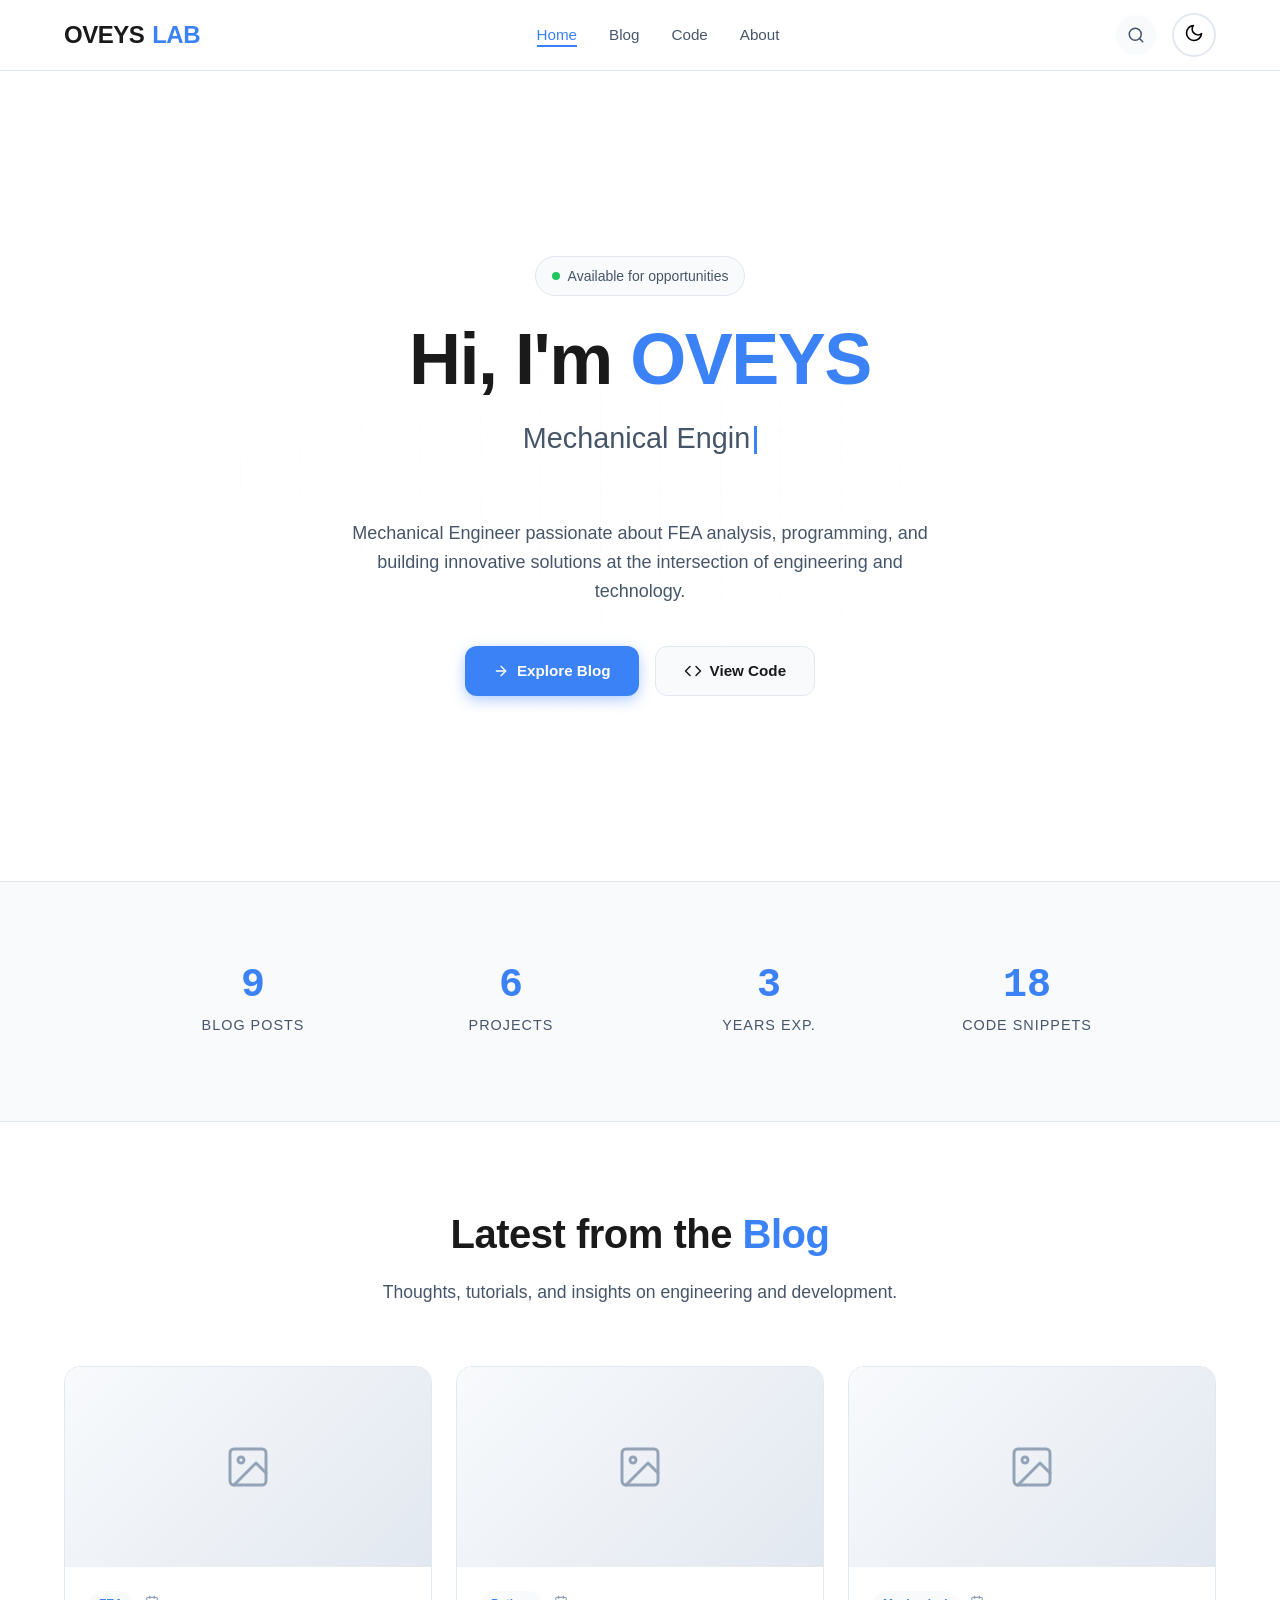
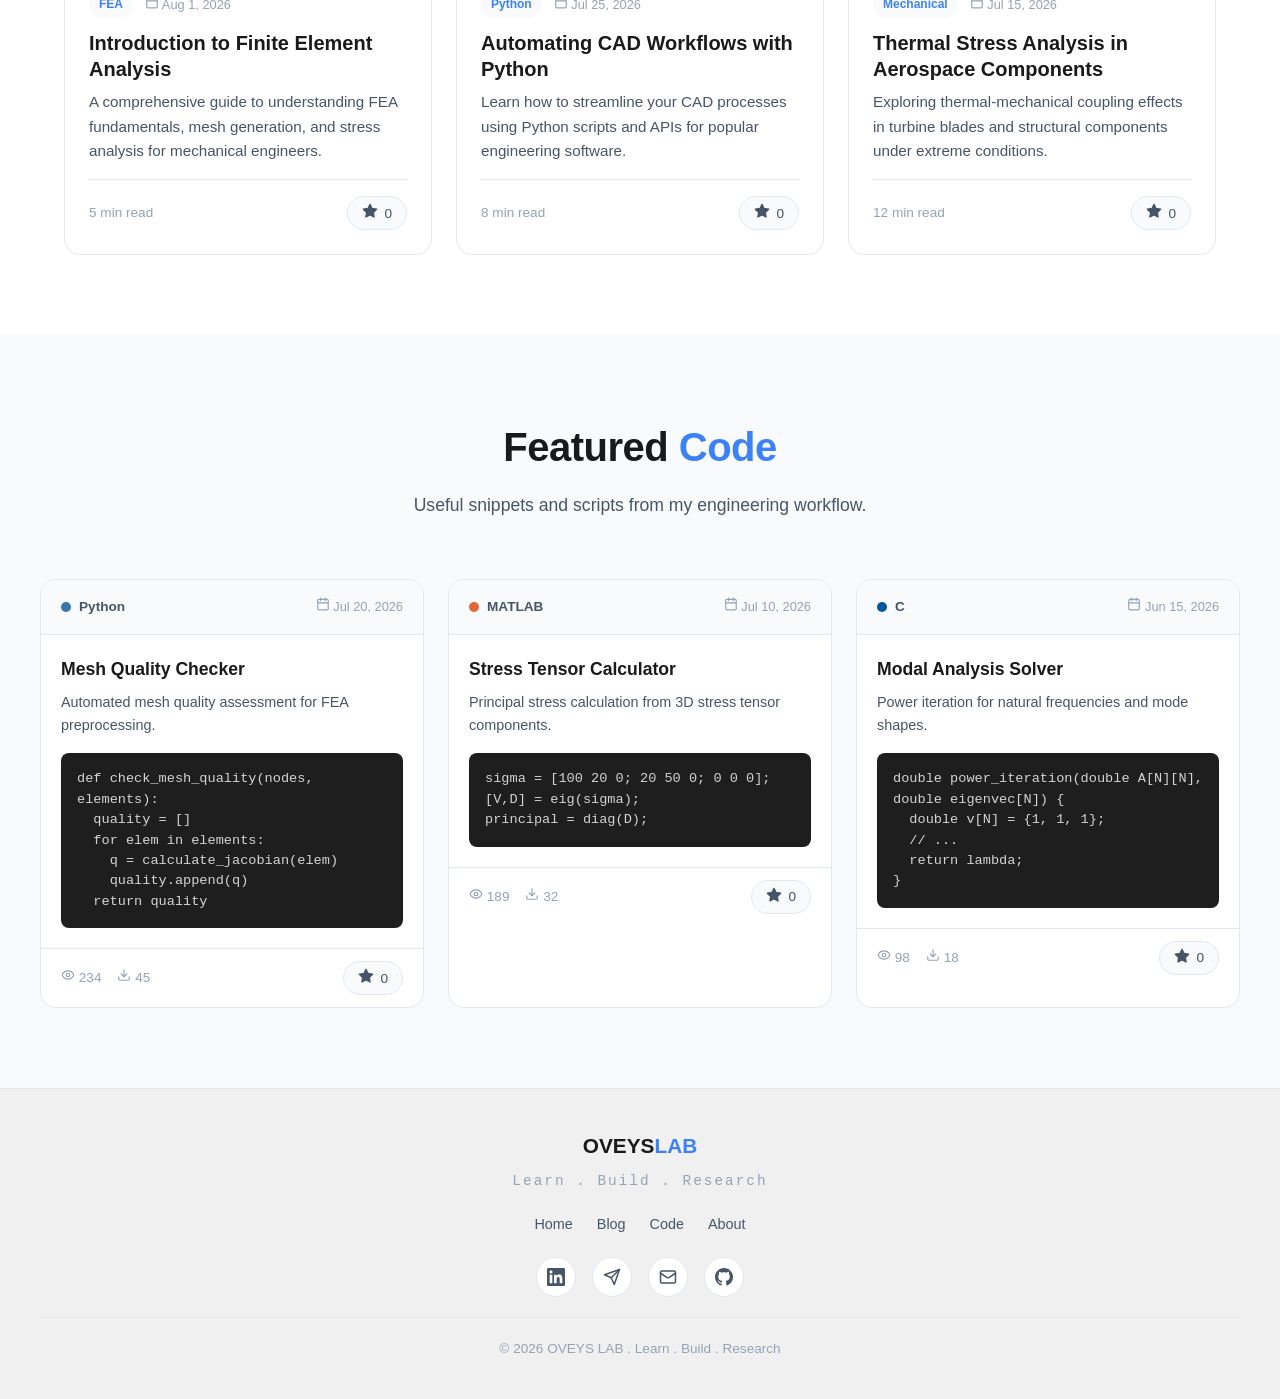
==== commit 9ea5bf3b: "initial commit - OVEYS LAB website" ====
--- a/index.html
+++ b/index.html
@@ -9,10 +9,7 @@
   <link rel="icon" href="data:image/svg+xml,<svg xmlns='http://www.w3.org/2000/svg' viewBox='0 0 100 100'><text y='.9em' font-size='90'>⚙️</text></svg>">
 </head>
 <body>
-  <!-- Theme Reveal Overlay -->
   <div class="theme-reveal"></div>
-
-  <!-- Search Overlay -->
   <div class="search-overlay">
     <button class="search-close" aria-label="Close search"><svg xmlns="http://www.w3.org/2000/svg" width="20" height="20" viewBox="0 0 24 24" fill="none" stroke="currentColor" stroke-width="2" stroke-linecap="round" stroke-linejoin="round"><path d="M18 6 6 18M6 6l12 12"/></svg></button>
     <div class="search-box">
@@ -22,8 +19,6 @@
       </div>
     </div>
   </div>
-
-  <!-- Mobile Menu -->
   <div class="mobile-menu-overlay"></div>
   <div class="mobile-menu">
     <button class="search-close mobile-menu-close" style="position:absolute;top:16px;left:16px;" aria-label="Close menu"><svg xmlns="http://www.w3.org/2000/svg" width="20" height="20" viewBox="0 0 24 24" fill="none" stroke="currentColor" stroke-width="2" stroke-linecap="round" stroke-linejoin="round"><path d="M18 6 6 18M6 6l12 12"/></svg></button>
@@ -34,8 +29,6 @@
       <li><a href="about.html">About</a></li>
     </ul>
   </div>
-
-  <!-- Navbar -->
   <nav class="navbar">
     <div class="nav-container">
       <a href="index.html" class="nav-logo">OVEYS<span>LAB</span></a>
@@ -51,144 +44,82 @@
           <span class="theme-icon sun"><svg xmlns="http://www.w3.org/2000/svg" width="20" height="20" viewBox="0 0 24 24" fill="none" stroke="currentColor" stroke-width="2" stroke-linecap="round" stroke-linejoin="round"><circle cx="12" cy="12" r="5"/><path d="M12 1v2M12 21v2M4.22 4.22l1.42 1.42M18.36 18.36l1.42 1.42M1 12h2M21 12h2M4.22 19.78l1.42-1.42M18.36 5.64l1.42-1.42"/></svg></span>
           <span class="theme-icon moon"><svg xmlns="http://www.w3.org/2000/svg" width="20" height="20" viewBox="0 0 24 24" fill="none" stroke="currentColor" stroke-width="2" stroke-linecap="round" stroke-linejoin="round"><path d="M21 12.79A9 9 0 1 1 11.21 3 7 7 0 0 0 21 12.79z"/></svg></span>
         </button>
-        <button class="mobile-menu-btn" aria-label="Menu">
-          <span></span><span></span><span></span>
-        </button>
+        <button class="mobile-menu-btn" aria-label="Menu"><span></span><span></span><span></span></button>
       </div>
     </div>
   </nav>
-
-  <!-- Main Content -->
   <main class="page-wrapper">
-    <!-- Hero Section -->
     <section class="hero">
       <div class="cad-grid"></div>
       <div class="hero-content">
-        <div class="hero-badge">
-          <span class="dot"></span>
-          Available for opportunities
+        <div class="hero-badge"><span class="dot"></span>Available for opportunities</div>
+        <h1 class="hero-title">Hi, I'm <span class="highlight">OVEYS</span></h1>
+        <div class="hero-typing"><span class="typing-text"></span><span class="typing-cursor"></span></div>
+        <p class="hero-desc">Mechanical Engineer passionate about FEA analysis, programming, and building innovative solutions at the intersection of engineering and technology.</p>
+        <div class="hero-buttons">
+          <a href="blog.html" class="btn btn-primary"><svg xmlns="http://www.w3.org/2000/svg" width="16" height="16" viewBox="0 0 24 24" fill="none" stroke="currentColor" stroke-width="2" stroke-linecap="round" stroke-linejoin="round"><path d="M5 12h14"/><path d="m12 5 7 7-7 7"/></svg>Explore Blog</a>
+          <a href="code.html" class="btn btn-secondary"><svg xmlns="http://www.w3.org/2000/svg" width="18" height="18" viewBox="0 0 24 24" fill="none" stroke="currentColor" stroke-width="2" stroke-linecap="round" stroke-linejoin="round"><polyline points="16 18 22 12 16 6"/><polyline points="8 6 2 12 8 18"/></svg>View Code</a>
         </div>
-        <h1 class="hero-title">
-          Hi, I'm <span class="highlight">OVEYS</span>
-        </h1>
-        <div class="hero-typing">
-          <span class="typing-text"></span><span class="typing-cursor"></span>
-        </div>
-        <p class="hero-desc">
-          Mechanical Engineer passionate about FEA analysis, programming, and building 
-          innovative solutions at the intersection of engineering and technology.
-        </p>
-        <div class="hero-buttons">
-          <a href="blog.html" class="btn btn-primary">
-            <svg xmlns="http://www.w3.org/2000/svg" width="16" height="16" viewBox="0 0 24 24" fill="none" stroke="currentColor" stroke-width="2" stroke-linecap="round" stroke-linejoin="round"><path d="M5 12h14"/><path d="m12 5 7 7-7 7"/></svg>
-            Explore Blog
-          </a>
-          <a href="code.html" class="btn btn-secondary">
-            <svg xmlns="http://www.w3.org/2000/svg" width="18" height="18" viewBox="0 0 24 24" fill="none" stroke="currentColor" stroke-width="2" stroke-linecap="round" stroke-linejoin="round"><polyline points="16 18 22 12 16 6"/><polyline points="8 6 2 12 8 18"/></svg>
-            View Code
-          </a>
-        </div>
-      </div>
-    </section>
-
-    <!-- Stats Section -->
+      </div>
+    </section>
     <section class="stats-section">
       <div class="stats-container">
-        <div class="stat-item fade-in">
-          <div class="stat-number counter" data-target="12">0</div>
-          <div class="stat-label">Blog Posts</div>
-        </div>
-        <div class="stat-item fade-in">
-          <div class="stat-number counter" data-target="8">0</div>
-          <div class="stat-label">Projects</div>
-        </div>
-        <div class="stat-item fade-in">
-          <div class="stat-number counter" data-target="5">0</div>
-          <div class="stat-label">Years Exp.</div>
-        </div>
-        <div class="stat-item fade-in">
-          <div class="stat-number counter" data-target="24">0</div>
-          <div class="stat-label">Code Snippets</div>
-        </div>
-      </div>
-    </section>
-
-    <!-- Featured Posts -->
+        <div class="stat-item fade-in"><div class="stat-number counter" data-target="12">0</div><div class="stat-label">Blog Posts</div></div>
+        <div class="stat-item fade-in"><div class="stat-number counter" data-target="8">0</div><div class="stat-label">Projects</div></div>
+        <div class="stat-item fade-in"><div class="stat-number counter" data-target="5">0</div><div class="stat-label">Years Exp.</div></div>
+        <div class="stat-item fade-in"><div class="stat-number counter" data-target="24">0</div><div class="stat-label">Code Snippets</div></div>
+      </div>
+    </section>
     <section class="section">
       <div class="section-header fade-in">
         <h2 class="section-title">Latest from the <span style="color:var(--accent)">Blog</span></h2>
         <p class="section-subtitle">Thoughts, tutorials, and insights on engineering and development.</p>
       </div>
       <div class="cards-grid stagger-children">
-        <!-- Post 1 -->
-        <article class="card fade-in">
-          <div class="card-image-placeholder">
-            <svg xmlns="http://www.w3.org/2000/svg" width="48" height="48" viewBox="0 0 24 24" fill="none" stroke="currentColor" stroke-width="1.5" stroke-linecap="round" stroke-linejoin="round"><rect x="3" y="3" width="18" height="18" rx="2" ry="2"/><circle cx="8.5" cy="8.5" r="1.5"/><polyline points="21 15 16 10 5 21"/></svg>
-          </div>
+        <a href="post-1.html" class="card fade-in" style="text-decoration:none; color:inherit;">
+          <div class="card-image-placeholder"><svg xmlns="http://www.w3.org/2000/svg" width="48" height="48" viewBox="0 0 24 24" fill="none" stroke="currentColor" stroke-width="1.5" stroke-linecap="round" stroke-linejoin="round"><rect x="3" y="3" width="18" height="18" rx="2" ry="2"/><circle cx="8.5" cy="8.5" r="1.5"/><polyline points="21 15 16 10 5 21"/></svg></div>
           <div class="card-body">
-            <div class="card-meta">
-              <span class="card-category">FEA</span>
-              <span><svg xmlns="http://www.w3.org/2000/svg" width="14" height="14" viewBox="0 0 24 24" fill="none" stroke="currentColor" stroke-width="2" stroke-linecap="round" stroke-linejoin="round"><rect x="3" y="4" width="18" height="18" rx="2" ry="2"/><line x1="16" y1="2" x2="16" y2="6"/><line x1="8" y1="2" x2="8" y2="6"/><line x1="3" y1="10" x2="21" y2="10"/></svg> Aug 1, 2026</span>
-            </div>
+            <div class="card-meta"><span class="card-category">FEA</span><span><svg xmlns="http://www.w3.org/2000/svg" width="14" height="14" viewBox="0 0 24 24" fill="none" stroke="currentColor" stroke-width="2" stroke-linecap="round" stroke-linejoin="round"><rect x="3" y="4" width="18" height="18" rx="2" ry="2"/><line x1="16" y1="2" x2="16" y2="6"/><line x1="8" y1="2" x2="8" y2="6"/><line x1="3" y1="10" x2="21" y2="10"/></svg> Aug 1, 2026</span></div>
             <h3 class="card-title">Introduction to Finite Element Analysis</h3>
             <p class="card-excerpt">A comprehensive guide to understanding FEA fundamentals, mesh generation, and stress analysis for mechanical engineers.</p>
             <div class="card-footer">
               <span class="card-date">5 min read</span>
-              <button class="like-btn" data-post-id="post-1" data-base-count="12">
-                <span class="star"><svg xmlns="http://www.w3.org/2000/svg" width="16" height="16" viewBox="0 0 24 24" fill="currentColor" stroke="currentColor" stroke-width="2" stroke-linecap="round" stroke-linejoin="round"><polygon points="12 2 15.09 8.26 22 9.27 17 14.14 18.18 21.02 12 17.77 5.82 21.02 7 14.14 2 9.27 8.91 8.26 12 2"/></svg></span>
-                <span class="like-count">12</span>
+              <button class="like-btn" data-post-id="post-1" data-base-count="0" onclick="event.preventDefault(); event.stopPropagation();">
+                <span class="star"><svg xmlns="http://www.w3.org/2000/svg" width="16" height="16" viewBox="0 0 24 24" fill="currentColor" stroke="currentColor" stroke-width="2" stroke-linecap="round" stroke-linejoin="round"><polygon points="12 2 15.09 8.26 22 9.27 17 14.14 18.18 21.02 12 17.77 5.82 21.02 7 14.14 2 9.27 8.91 8.26 12 2"/></svg></span><span class="like-count">0</span>
               </button>
             </div>
           </div>
-        </article>
-
-        <!-- Post 2 -->
-        <article class="card fade-in">
-          <div class="card-image-placeholder">
-            <svg xmlns="http://www.w3.org/2000/svg" width="48" height="48" viewBox="0 0 24 24" fill="none" stroke="currentColor" stroke-width="1.5" stroke-linecap="round" stroke-linejoin="round"><rect x="3" y="3" width="18" height="18" rx="2" ry="2"/><circle cx="8.5" cy="8.5" r="1.5"/><polyline points="21 15 16 10 5 21"/></svg>
-          </div>
+        </a>
+        <a href="post-2.html" class="card fade-in" style="text-decoration:none; color:inherit;">
+          <div class="card-image-placeholder"><svg xmlns="http://www.w3.org/2000/svg" width="48" height="48" viewBox="0 0 24 24" fill="none" stroke="currentColor" stroke-width="1.5" stroke-linecap="round" stroke-linejoin="round"><rect x="3" y="3" width="18" height="18" rx="2" ry="2"/><circle cx="8.5" cy="8.5" r="1.5"/><polyline points="21 15 16 10 5 21"/></svg></div>
           <div class="card-body">
-            <div class="card-meta">
-              <span class="card-category">Python</span>
-              <span><svg xmlns="http://www.w3.org/2000/svg" width="14" height="14" viewBox="0 0 24 24" fill="none" stroke="currentColor" stroke-width="2" stroke-linecap="round" stroke-linejoin="round"><rect x="3" y="4" width="18" height="18" rx="2" ry="2"/><line x1="16" y1="2" x2="16" y2="6"/><line x1="8" y1="2" x2="8" y2="6"/><line x1="3" y1="10" x2="21" y2="10"/></svg> Jul 25, 2026</span>
-            </div>
+            <div class="card-meta"><span class="card-category">Python</span><span><svg xmlns="http://www.w3.org/2000/svg" width="14" height="14" viewBox="0 0 24 24" fill="none" stroke="currentColor" stroke-width="2" stroke-linecap="round" stroke-linejoin="round"><rect x="3" y="4" width="18" height="18" rx="2" ry="2"/><line x1="16" y1="2" x2="16" y2="6"/><line x1="8" y1="2" x2="8" y2="6"/><line x1="3" y1="10" x2="21" y2="10"/></svg> Jul 25, 2026</span></div>
             <h3 class="card-title">Automating CAD Workflows with Python</h3>
             <p class="card-excerpt">Learn how to streamline your CAD processes using Python scripts and APIs for popular engineering software.</p>
             <div class="card-footer">
               <span class="card-date">8 min read</span>
-              <button class="like-btn" data-post-id="post-2" data-base-count="8">
-                <span class="star"><svg xmlns="http://www.w3.org/2000/svg" width="16" height="16" viewBox="0 0 24 24" fill="currentColor" stroke="currentColor" stroke-width="2" stroke-linecap="round" stroke-linejoin="round"><polygon points="12 2 15.09 8.26 22 9.27 17 14.14 18.18 21.02 12 17.77 5.82 21.02 7 14.14 2 9.27 8.91 8.26 12 2"/></svg></span>
-                <span class="like-count">8</span>
+              <button class="like-btn" data-post-id="post-2" data-base-count="0" onclick="event.preventDefault(); event.stopPropagation();">
+                <span class="star"><svg xmlns="http://www.w3.org/2000/svg" width="16" height="16" viewBox="0 0 24 24" fill="currentColor" stroke="currentColor" stroke-width="2" stroke-linecap="round" stroke-linejoin="round"><polygon points="12 2 15.09 8.26 22 9.27 17 14.14 18.18 21.02 12 17.77 5.82 21.02 7 14.14 2 9.27 8.91 8.26 12 2"/></svg></span><span class="like-count">0</span>
               </button>
             </div>
           </div>
-        </article>
-
-        <!-- Post 3 -->
-        <article class="card fade-in">
-          <div class="card-image-placeholder">
-            <svg xmlns="http://www.w3.org/2000/svg" width="48" height="48" viewBox="0 0 24 24" fill="none" stroke="currentColor" stroke-width="1.5" stroke-linecap="round" stroke-linejoin="round"><rect x="3" y="3" width="18" height="18" rx="2" ry="2"/><circle cx="8.5" cy="8.5" r="1.5"/><polyline points="21 15 16 10 5 21"/></svg>
-          </div>
+        </a>
+        <a href="post-3.html" class="card fade-in" style="text-decoration:none; color:inherit;">
+          <div class="card-image-placeholder"><svg xmlns="http://www.w3.org/2000/svg" width="48" height="48" viewBox="0 0 24 24" fill="none" stroke="currentColor" stroke-width="1.5" stroke-linecap="round" stroke-linejoin="round"><rect x="3" y="3" width="18" height="18" rx="2" ry="2"/><circle cx="8.5" cy="8.5" r="1.5"/><polyline points="21 15 16 10 5 21"/></svg></div>
           <div class="card-body">
-            <div class="card-meta">
-              <span class="card-category">Mechanical</span>
-              <span><svg xmlns="http://www.w3.org/2000/svg" width="14" height="14" viewBox="0 0 24 24" fill="none" stroke="currentColor" stroke-width="2" stroke-linecap="round" stroke-linejoin="round"><rect x="3" y="4" width="18" height="18" rx="2" ry="2"/><line x1="16" y1="2" x2="16" y2="6"/><line x1="8" y1="2" x2="8" y2="6"/><line x1="3" y1="10" x2="21" y2="10"/></svg> Jul 15, 2026</span>
-            </div>
+            <div class="card-meta"><span class="card-category">Mechanical</span><span><svg xmlns="http://www.w3.org/2000/svg" width="14" height="14" viewBox="0 0 24 24" fill="none" stroke="currentColor" stroke-width="2" stroke-linecap="round" stroke-linejoin="round"><rect x="3" y="4" width="18" height="18" rx="2" ry="2"/><line x1="16" y1="2" x2="16" y2="6"/><line x1="8" y1="2" x2="8" y2="6"/><line x1="3" y1="10" x2="21" y2="10"/></svg> Jul 15, 2026</span></div>
             <h3 class="card-title">Thermal Stress Analysis in Aerospace Components</h3>
             <p class="card-excerpt">Exploring thermal-mechanical coupling effects in turbine blades and structural components under extreme conditions.</p>
             <div class="card-footer">
               <span class="card-date">12 min read</span>
-              <button class="like-btn" data-post-id="post-3" data-base-count="15">
-                <span class="star"><svg xmlns="http://www.w3.org/2000/svg" width="16" height="16" viewBox="0 0 24 24" fill="currentColor" stroke="currentColor" stroke-width="2" stroke-linecap="round" stroke-linejoin="round"><polygon points="12 2 15.09 8.26 22 9.27 17 14.14 18.18 21.02 12 17.77 5.82 21.02 7 14.14 2 9.27 8.91 8.26 12 2"/></svg></span>
-                <span class="like-count">15</span>
+              <button class="like-btn" data-post-id="post-3" data-base-count="0" onclick="event.preventDefault(); event.stopPropagation();">
+                <span class="star"><svg xmlns="http://www.w3.org/2000/svg" width="16" height="16" viewBox="0 0 24 24" fill="currentColor" stroke="currentColor" stroke-width="2" stroke-linecap="round" stroke-linejoin="round"><polygon points="12 2 15.09 8.26 22 9.27 17 14.14 18.18 21.02 12 17.77 5.82 21.02 7 14.14 2 9.27 8.91 8.26 12 2"/></svg></span><span class="like-count">0</span>
               </button>
             </div>
           </div>
-        </article>
-      </div>
-    </section>
-
-    <!-- Featured Code -->
+        </a>
+      </div>
+    </section>
     <section class="section" style="background:var(--bg-secondary); margin:0; max-width:none; padding:80px 24px;">
       <div style="max-width:1200px; margin:0 auto;">
         <div class="section-header fade-in">
@@ -196,13 +127,9 @@
           <p class="section-subtitle">Useful snippets and scripts from my engineering workflow.</p>
         </div>
         <div class="cards-grid stagger-children">
-          <!-- Code 1 -->
-          <div class="code-card fade-in">
+          <a href="code-1.html" class="code-card fade-in" style="text-decoration:none; color:inherit;">
             <div class="code-header">
-              <div class="code-lang">
-                <span class="lang-dot py"></span>
-                Python
-              </div>
+              <div class="code-lang"><span class="lang-dot py"></span>Python</div>
               <span style="color:var(--text-muted); font-size:0.8rem;"><svg xmlns="http://www.w3.org/2000/svg" width="14" height="14" viewBox="0 0 24 24" fill="none" stroke="currentColor" stroke-width="2" stroke-linecap="round" stroke-linejoin="round"><rect x="3" y="4" width="18" height="18" rx="2" ry="2"/><line x1="16" y1="2" x2="16" y2="6"/><line x1="8" y1="2" x2="8" y2="6"/><line x1="3" y1="10" x2="21" y2="10"/></svg> Jul 20, 2026</span>
             </div>
             <div class="code-body">
@@ -211,24 +138,15 @@
               <div class="code-snippet">def check_mesh_quality(nodes, elements):<br>&nbsp;&nbsp;quality = []<br>&nbsp;&nbsp;for elem in elements:<br>&nbsp;&nbsp;&nbsp;&nbsp;q = calculate_jacobian(elem)<br>&nbsp;&nbsp;&nbsp;&nbsp;quality.append(q)<br>&nbsp;&nbsp;return quality</div>
             </div>
             <div class="code-footer">
-              <div class="code-stats">
-                <span><svg xmlns="http://www.w3.org/2000/svg" width="14" height="14" viewBox="0 0 24 24" fill="none" stroke="currentColor" stroke-width="2" stroke-linecap="round" stroke-linejoin="round"><path d="M2 12s3-7 10-7 10 7 10 7-3 7-10 7-10-7-10-7Z"/><circle cx="12" cy="12" r="3"/></svg> 234</span>
-                <span><svg xmlns="http://www.w3.org/2000/svg" width="14" height="14" viewBox="0 0 24 24" fill="none" stroke="currentColor" stroke-width="2" stroke-linecap="round" stroke-linejoin="round"><path d="M21 15v4a2 2 0 0 1-2 2H5a2 2 0 0 1-2-2v-4"/><polyline points="7 10 12 15 17 10"/><line x1="12" y1="15" x2="12" y2="3"/></svg> 45</span>
-              </div>
-              <button class="like-btn" data-post-id="code-1" data-base-count="6">
-                <span class="star"><svg xmlns="http://www.w3.org/2000/svg" width="16" height="16" viewBox="0 0 24 24" fill="currentColor" stroke="currentColor" stroke-width="2" stroke-linecap="round" stroke-linejoin="round"><polygon points="12 2 15.09 8.26 22 9.27 17 14.14 18.18 21.02 12 17.77 5.82 21.02 7 14.14 2 9.27 8.91 8.26 12 2"/></svg></span>
-                <span class="like-count">6</span>
-              </button>
-            </div>
-          </div>
-
-          <!-- Code 2 -->
-          <div class="code-card fade-in">
+              <div class="code-stats"><span><svg xmlns="http://www.w3.org/2000/svg" width="14" height="14" viewBox="0 0 24 24" fill="none" stroke="currentColor" stroke-width="2" stroke-linecap="round" stroke-linejoin="round"><path d="M2 12s3-7 10-7 10 7 10 7-3 7-10 7-10-7-10-7Z"/><circle cx="12" cy="12" r="3"/></svg> 234</span><span><svg xmlns="http://www.w3.org/2000/svg" width="14" height="14" viewBox="0 0 24 24" fill="none" stroke="currentColor" stroke-width="2" stroke-linecap="round" stroke-linejoin="round"><path d="M21 15v4a2 2 0 0 1-2 2H5a2 2 0 0 1-2-2v-4"/><polyline points="7 10 12 15 17 10"/><line x1="12" y1="15" x2="12" y2="3"/></svg> 45</span></div>
+              <button class="like-btn" data-post-id="code-1" data-base-count="0" onclick="event.preventDefault(); event.stopPropagation();">
+                <span class="star"><svg xmlns="http://www.w3.org/2000/svg" width="16" height="16" viewBox="0 0 24 24" fill="currentColor" stroke="currentColor" stroke-width="2" stroke-linecap="round" stroke-linejoin="round"><polygon points="12 2 15.09 8.26 22 9.27 17 14.14 18.18 21.02 12 17.77 5.82 21.02 7 14.14 2 9.27 8.91 8.26 12 2"/></svg></span><span class="like-count">0</span>
+              </button>
+            </div>
+          </a>
+          <a href="code-2.html" class="code-card fade-in" style="text-decoration:none; color:inherit;">
             <div class="code-header">
-              <div class="code-lang">
-                <span class="lang-dot matlab"></span>
-                MATLAB
-              </div>
+              <div class="code-lang"><span class="lang-dot matlab"></span>MATLAB</div>
               <span style="color:var(--text-muted); font-size:0.8rem;"><svg xmlns="http://www.w3.org/2000/svg" width="14" height="14" viewBox="0 0 24 24" fill="none" stroke="currentColor" stroke-width="2" stroke-linecap="round" stroke-linejoin="round"><rect x="3" y="4" width="18" height="18" rx="2" ry="2"/><line x1="16" y1="2" x2="16" y2="6"/><line x1="8" y1="2" x2="8" y2="6"/><line x1="3" y1="10" x2="21" y2="10"/></svg> Jul 10, 2026</span>
             </div>
             <div class="code-body">
@@ -237,48 +155,33 @@
               <div class="code-snippet">sigma = [100 20 0; 20 50 0; 0 0 0];<br>[V,D] = eig(sigma);<br>principal = diag(D);</div>
             </div>
             <div class="code-footer">
-              <div class="code-stats">
-                <span><svg xmlns="http://www.w3.org/2000/svg" width="14" height="14" viewBox="0 0 24 24" fill="none" stroke="currentColor" stroke-width="2" stroke-linecap="round" stroke-linejoin="round"><path d="M2 12s3-7 10-7 10 7 10 7-3 7-10 7-10-7-10-7Z"/><circle cx="12" cy="12" r="3"/></svg> 189</span>
-                <span><svg xmlns="http://www.w3.org/2000/svg" width="14" height="14" viewBox="0 0 24 24" fill="none" stroke="currentColor" stroke-width="2" stroke-linecap="round" stroke-linejoin="round"><path d="M21 15v4a2 2 0 0 1-2 2H5a2 2 0 0 1-2-2v-4"/><polyline points="7 10 12 15 17 10"/><line x1="12" y1="15" x2="12" y2="3"/></svg> 32</span>
-              </div>
-              <button class="like-btn" data-post-id="code-2" data-base-count="4">
-                <span class="star"><svg xmlns="http://www.w3.org/2000/svg" width="16" height="16" viewBox="0 0 24 24" fill="currentColor" stroke="currentColor" stroke-width="2" stroke-linecap="round" stroke-linejoin="round"><polygon points="12 2 15.09 8.26 22 9.27 17 14.14 18.18 21.02 12 17.77 5.82 21.02 7 14.14 2 9.27 8.91 8.26 12 2"/></svg></span>
-                <span class="like-count">4</span>
-              </button>
-            </div>
-          </div>
-
-          <!-- Code 3 -->
-          <div class="code-card fade-in">
+              <div class="code-stats"><span><svg xmlns="http://www.w3.org/2000/svg" width="14" height="14" viewBox="0 0 24 24" fill="none" stroke="currentColor" stroke-width="2" stroke-linecap="round" stroke-linejoin="round"><path d="M2 12s3-7 10-7 10 7 10 7-3 7-10 7-10-7-10-7Z"/><circle cx="12" cy="12" r="3"/></svg> 189</span><span><svg xmlns="http://www.w3.org/2000/svg" width="14" height="14" viewBox="0 0 24 24" fill="none" stroke="currentColor" stroke-width="2" stroke-linecap="round" stroke-linejoin="round"><path d="M21 15v4a2 2 0 0 1-2 2H5a2 2 0 0 1-2-2v-4"/><polyline points="7 10 12 15 17 10"/><line x1="12" y1="15" x2="12" y2="3"/></svg> 32</span></div>
+              <button class="like-btn" data-post-id="code-2" data-base-count="0" onclick="event.preventDefault(); event.stopPropagation();">
+                <span class="star"><svg xmlns="http://www.w3.org/2000/svg" width="16" height="16" viewBox="0 0 24 24" fill="currentColor" stroke="currentColor" stroke-width="2" stroke-linecap="round" stroke-linejoin="round"><polygon points="12 2 15.09 8.26 22 9.27 17 14.14 18.18 21.02 12 17.77 5.82 21.02 7 14.14 2 9.27 8.91 8.26 12 2"/></svg></span><span class="like-count">0</span>
+              </button>
+            </div>
+          </a>
+          <a href="code-3.html" class="code-card fade-in" style="text-decoration:none; color:inherit;">
             <div class="code-header">
-              <div class="code-lang">
-                <span class="lang-dot js"></span>
-                JavaScript
-              </div>
-              <span style="color:var(--text-muted); font-size:0.8rem;"><svg xmlns="http://www.w3.org/2000/svg" width="14" height="14" viewBox="0 0 24 24" fill="none" stroke="currentColor" stroke-width="2" stroke-linecap="round" stroke-linejoin="round"><rect x="3" y="4" width="18" height="18" rx="2" ry="2"/><line x1="16" y1="2" x2="16" y2="6"/><line x1="8" y1="2" x2="8" y2="6"/><line x1="3" y1="10" x2="21" y2="10"/></svg> Jun 28, 2026</span>
+              <div class="code-lang"><span class="lang-dot cpp"></span>C</div>
+              <span style="color:var(--text-muted); font-size:0.8rem;"><svg xmlns="http://www.w3.org/2000/svg" width="14" height="14" viewBox="0 0 24 24" fill="none" stroke="currentColor" stroke-width="2" stroke-linecap="round" stroke-linejoin="round"><rect x="3" y="4" width="18" height="18" rx="2" ry="2"/><line x1="16" y1="2" x2="16" y2="6"/><line x1="8" y1="2" x2="8" y2="6"/><line x1="3" y1="10" x2="21" y2="10"/></svg> Jun 15, 2026</span>
             </div>
             <div class="code-body">
-              <h3 class="code-title">Data Visualization Helper</h3>
-              <p class="code-desc">Canvas-based plotting utility for engineering data.</p>
-              <div class="code-snippet">function plotStress(x, y, stress) {<br>&nbsp;&nbsp;const ctx = canvas.getContext('2d');<br>&nbsp;&nbsp;// Draw contour plot<br>}</div>
+              <h3 class="code-title">Modal Analysis Solver</h3>
+              <p class="code-desc">Power iteration for natural frequencies and mode shapes.</p>
+              <div class="code-snippet">double power_iteration(double A[N][N], double eigenvec[N]) {<br>&nbsp;&nbsp;double v[N] = {1, 1, 1};<br>&nbsp;&nbsp;// ...<br>&nbsp;&nbsp;return lambda;<br>}</div>
             </div>
             <div class="code-footer">
-              <div class="code-stats">
-                <span><svg xmlns="http://www.w3.org/2000/svg" width="14" height="14" viewBox="0 0 24 24" fill="none" stroke="currentColor" stroke-width="2" stroke-linecap="round" stroke-linejoin="round"><path d="M2 12s3-7 10-7 10 7 10 7-3 7-10 7-10-7-10-7Z"/><circle cx="12" cy="12" r="3"/></svg> 156</span>
-                <span><svg xmlns="http://www.w3.org/2000/svg" width="14" height="14" viewBox="0 0 24 24" fill="none" stroke="currentColor" stroke-width="2" stroke-linecap="round" stroke-linejoin="round"><path d="M21 15v4a2 2 0 0 1-2 2H5a2 2 0 0 1-2-2v-4"/><polyline points="7 10 12 15 17 10"/><line x1="12" y1="15" x2="12" y2="3"/></svg> 21</span>
-              </div>
-              <button class="like-btn" data-post-id="code-3" data-base-count="3">
-                <span class="star"><svg xmlns="http://www.w3.org/2000/svg" width="16" height="16" viewBox="0 0 24 24" fill="currentColor" stroke="currentColor" stroke-width="2" stroke-linecap="round" stroke-linejoin="round"><polygon points="12 2 15.09 8.26 22 9.27 17 14.14 18.18 21.02 12 17.77 5.82 21.02 7 14.14 2 9.27 8.91 8.26 12 2"/></svg></span>
-                <span class="like-count">3</span>
-              </button>
-            </div>
-          </div>
+              <div class="code-stats"><span><svg xmlns="http://www.w3.org/2000/svg" width="14" height="14" viewBox="0 0 24 24" fill="none" stroke="currentColor" stroke-width="2" stroke-linecap="round" stroke-linejoin="round"><path d="M2 12s3-7 10-7 10 7 10 7-3 7-10 7-10-7-10-7Z"/><circle cx="12" cy="12" r="3"/></svg> 98</span><span><svg xmlns="http://www.w3.org/2000/svg" width="14" height="14" viewBox="0 0 24 24" fill="none" stroke="currentColor" stroke-width="2" stroke-linecap="round" stroke-linejoin="round"><path d="M21 15v4a2 2 0 0 1-2 2H5a2 2 0 0 1-2-2v-4"/><polyline points="7 10 12 15 17 10"/><line x1="12" y1="15" x2="12" y2="3"/></svg> 18</span></div>
+              <button class="like-btn" data-post-id="code-3" data-base-count="0" onclick="event.preventDefault(); event.stopPropagation();">
+                <span class="star"><svg xmlns="http://www.w3.org/2000/svg" width="16" height="16" viewBox="0 0 24 24" fill="currentColor" stroke="currentColor" stroke-width="2" stroke-linecap="round" stroke-linejoin="round"><polygon points="12 2 15.09 8.26 22 9.27 17 14.14 18.18 21.02 12 17.77 5.82 21.02 7 14.14 2 9.27 8.91 8.26 12 2"/></svg></span><span class="like-count">0</span>
+              </button>
+            </div>
+          </a>
         </div>
       </div>
     </section>
   </main>
-
-  <!-- Footer -->
   <footer class="footer">
     <div class="footer-content">
       <div class="footer-brand">OVEYS<span>LAB</span></div>
@@ -295,15 +198,10 @@
         <a href="mailto:oveysdt85@gmail.com" aria-label="Email"><svg xmlns="http://www.w3.org/2000/svg" width="18" height="18" viewBox="0 0 24 24" fill="none" stroke="currentColor" stroke-width="2" stroke-linecap="round" stroke-linejoin="round"><rect x="2" y="4" width="20" height="16" rx="2"/><path d="m22 7-8.97 5.7a1.94 1.94 0 0 1-2.06 0L2 7"/></svg></a>
         <a href="https://github.com/oveysdd" aria-label="GitHub"><svg xmlns="http://www.w3.org/2000/svg" width="18" height="18" viewBox="0 0 24 24" fill="currentColor"><path d="M12 0c-6.626 0-12 5.373-12 12 0 5.302 3.438 9.8 8.207 11.387.599.111.793-.261.793-.577v-2.234c-3.338.726-4.033-1.416-4.033-1.416-.546-1.387-1.333-1.756-1.333-1.756-1.089-.745.083-.729.083-.729 1.205.084 1.839 1.237 1.839 1.237 1.07 1.834 2.807 1.304 3.492.997.107-.775.418-1.305.762-1.604-2.665-.305-5.467-1.334-5.467-5.931 0-1.311.469-2.381 1.236-3.221-.124-.303-.535-1.524.117-3.176 0 0 1.008-.322 3.301 1.23.957-.266 1.983-.399 3.003-.404 1.02.005 2.047.138 3.006.404 2.291-1.552 3.297-1.23 3.297-1.23.653 1.653.242 2.874.118 3.176.77.84 1.235 1.911 1.235 3.221 0 4.609-2.807 5.624-5.479 5.921.43.372.823 1.102.823 2.222v3.293c0 .319.192.694.801.576 4.765-1.589 8.199-6.086 8.199-11.386 0-6.627-5.373-12-12-12z"/></svg></a>
       </div>
-      <div class="footer-bottom">
-        © 2026 OVEYS LAB . Learn . Build . Research
-      </div>
+      <div class="footer-bottom">© 2026 OVEYS LAB . Learn . Build . Research</div>
     </div>
   </footer>
-
-  <!-- Scroll to Top -->
   <button class="scroll-top" aria-label="Scroll to top"><svg xmlns="http://www.w3.org/2000/svg" width="20" height="20" viewBox="0 0 24 24" fill="none" stroke="currentColor" stroke-width="2" stroke-linecap="round" stroke-linejoin="round"><path d="m18 15-6-6-6 6"/></svg></button>
-
   <script src="js/main.js"></script>
 </body>
 </html>
